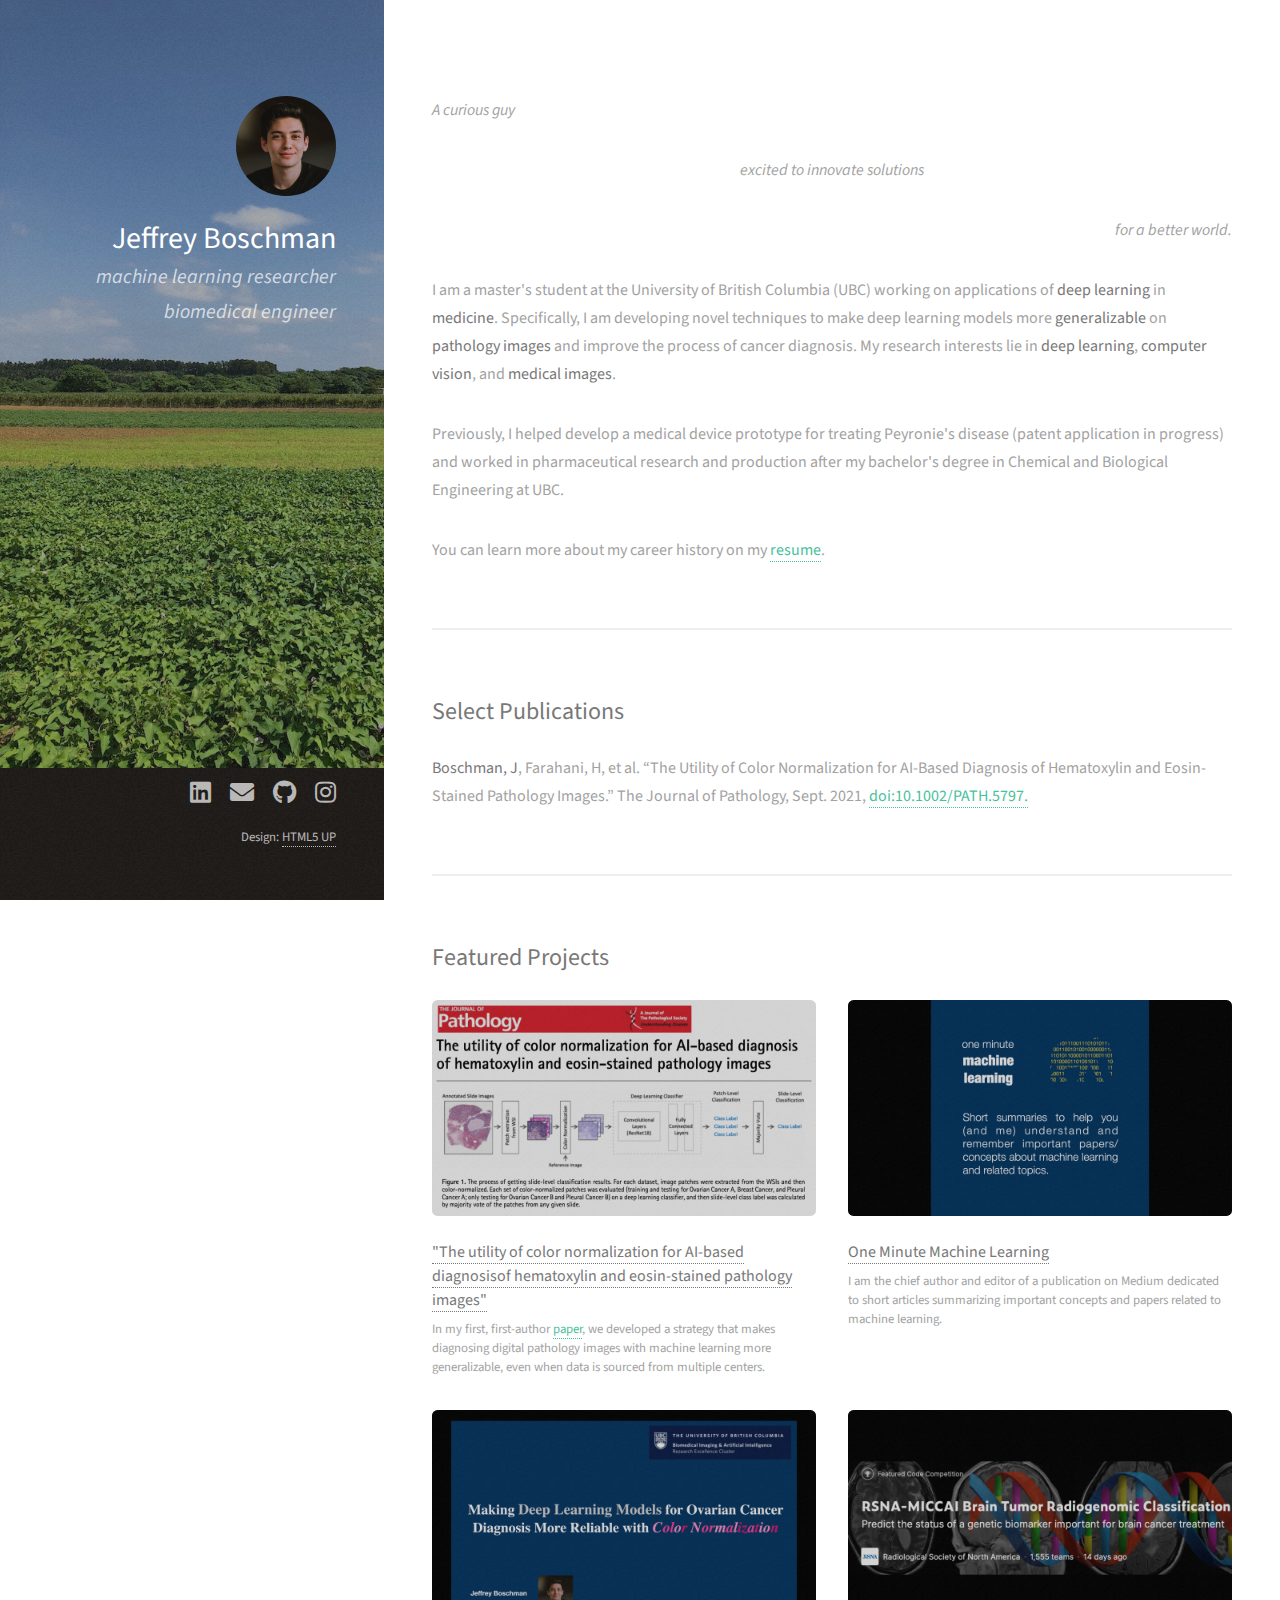
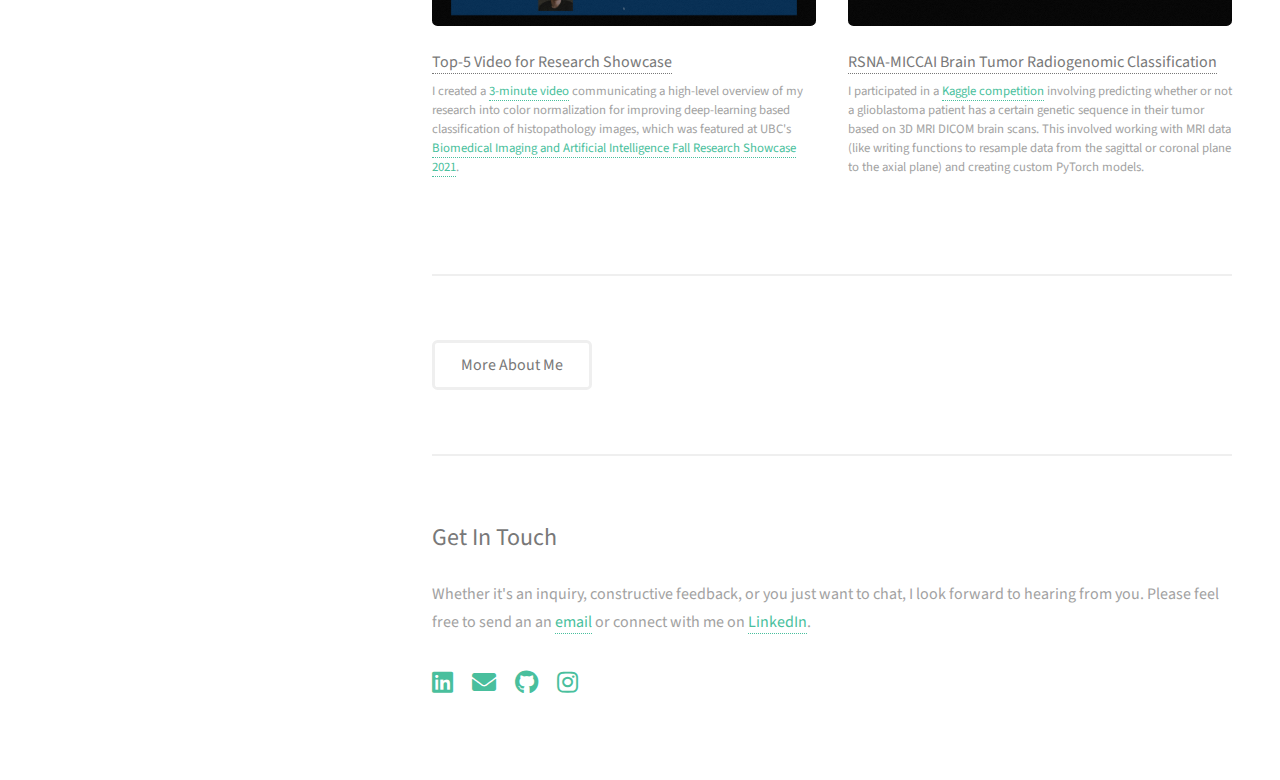
==== index.html @ 5357554c "edit header format" ====
<!DOCTYPE HTML>
<!--
	Strata by HTML5 UP
	html5up.net | @ajlkn
	Free for personal and commercial use under the CCA 3.0 license (html5up.net/license)
-->
<html>
	<head>
		<title>Home</title>
		<meta charset="utf-8" />
		<meta name="viewport" content="width=device-width, initial-scale=1, user-scalable=no" />
		<link rel="stylesheet" href="assets/css/main.css" />
	</head>
	<body class="is-preload">

		<!-- Header -->
			<header id="header">
				<div class="inner">
					<a href="index.html" class="image avatar"><img src="images/boschman_jeffrey.jpeg" alt="" /></a>
                    <h1><strong>Jeffrey Boschman</strong></h1>
                    <h1><i>machine learning researcher</i></h1>
                    <h1><i>biomedical engineer</i></h1>
				</div>
			</header>

		<!-- Main -->
			<div id="main">
                    <!--
                    <section id="zero">
                    </section>
                    -->
				<!-- One -->
					<section id="one">
						<!--<header class="major">
                            <h2 style="text-align:left;">A curious guy</h2>
                            <h2 style="text-align:center;">excited to innovate solutions</h2>
                            <h2 style="text-align:right;">for a better world.</h2>
                        </header>-->
                        <p style="text-align:left;"><i>A curious guy</p>
                        <p style="text-align:center;">excited to innovate solutions</p>
                        <p style="text-align:right;">for a better world.</i></p>
                        <p>I am a master's student at the University of British Columbia (UBC) working on applications of <b>deep learning</b> in <b>medicine</b>. Specifically, I  am developing novel techniques to make deep learning models more <b>generalizable</b> on <b>pathology images</b> and improve the process of cancer diagnosis. My research interests lie in <b>deep learning</b>, <b>computer vision</b>, and <b>medical images</b>.</p>
                        <p>Previously, I helped develop a medical device prototype for treating Peyronie's disease (patent application in progress) and worked in pharmaceutical research and production after my bachelor's degree in Chemical and Biological Engineering at UBC. </p>
                        <p>You can learn more about my career history on my <a href="Jeffrey_Boschman_Resume.pdf">resume</a>.</p>
					</section>

                    <section id="two">
                        <h2>Select Publications</h2>
                        <b>Boschman, J</b>, Farahani, H, et al. “The Utility of Color Normalization for AI-Based Diagnosis of Hematoxylin and Eosin-Stained Pathology Images.” The Journal of Pathology, Sept. 2021, <a href="https://onlinelibrary.wiley.com/doi/epdf/10.1002/path.5797">doi:10.1002/PATH.5797.</a>
                    </section>

				<!-- Two -->
					<section id="three">
						<h2>Featured Projects</h2>
						<div class="row">
							<article class="col-6 col-12-xsmall work-item">
								<a href="images/fulls/colour_norm_2.png" class="image fit thumb"><img src="images/thumbs/colour_norm_2.png" alt="" /></a>
                                <h3><a href="projects/masters.html">"The utility of color normalization for AI-based diagnosisof hematoxylin and eosin-stained pathology images"</a></h3>
                                <p>In my first, first-author <a href="https://onlinelibrary.wiley.com/doi/epdf/10.1002/path.5797">paper</a>, we developed a strategy that makes diagnosing digital pathology images with machine learning more generalizable, even when data is sourced from multiple centers. </p>
							</article>
							<article class="col-6 col-12-xsmall work-item">
								<a href="images/fulls/omml.png" class="image fit thumb"><img src="images/thumbs/omml.png" alt="" /></a>
                                <h3><a href="https://medium.com/one-minute-machine-learning">One Minute Machine Learning</a></h3>
                                <p>I am the chief author and editor of a publication on Medium dedicated to short articles summarizing important concepts and papers related to machine learning.</p>
							</article>
                            <article class="col-6 col-12-xsmall work-item">
                                <a href="images/fulls/bmiai_video.png" class="image fit thumb"><img src="images/thumbs/bmiai_video.png" alt="" /></a>
                                <h3><a href="https://www.youtube.com/watch?v=49nucQ5OibU">Top-5 Video for Research Showcase</a></h3>
                                <p>I created a <a href="https://www.youtube.com/watch?v=49nucQ5OibU">3-minute video</a> communicating a high-level overview of my research into color normalization for improving deep-learning based classification of histopathology images, which was featured at UBC's <a href="https://bmiai.ubc.ca/people/jeffrey-boschman">Biomedical Imaging and Artificial Intelligence Fall Research Showcase 2021</a>.</p>
                            </article>
                            <article class="col-6 col-12-xsmall work-item">
                                <a href="images/fulls/kaggle_glioblastoma.png" class="image fit thumb"><img src="images/thumbs/kaggle_glioblastoma.png" alt="" /></a>
                                <h3><a href="https://www.kaggle.com/jeffreyboschman/all-axial-flair-16x256x256">RSNA-MICCAI Brain Tumor Radiogenomic Classification</a></h3>
                                <p>I participated in a <a href="https://www.kaggle.com/jeffreyboschman/all-axial-flair-16x256x256">Kaggle competition</a> involving predicting whether or not a glioblastoma patient has a certain genetic sequence in their tumor based on 3D MRI DICOM brain scans. This involved working with MRI data (like writing functions to resample data from the sagittal or coronal plane to the axial plane) and creating custom PyTorch models.</p>
                            </article>
 
                            <!--
							<article class="col-6 col-12-xsmall work-item">
								<a href="projects/masters.html" class="image fit thumb"><img src="images/thumbs/03.jpg" alt="" /></a>
								<h3>Tortor metus commodo</h3>
								<p>Lorem ipsum dolor sit amet nisl sed nullam feugiat.</p>
							</article>
							<article class="col-6 col-12-xsmall work-item">
								<a href="images/fulls/04.jpg" class="image fit thumb"><img src="images/thumbs/04.jpg" alt="" /></a>
								<h3>Quam neque phasellus</h3>
								<p>Lorem ipsum dolor sit amet nisl sed nullam feugiat.</p>
							</article>
							<article class="col-6 col-12-xsmall work-item">
								<a href="images/fulls/05.jpg" class="image fit thumb"><img src="images/thumbs/05.jpg" alt="" /></a>
								<h3>Nunc enim commodo aliquet</h3>
								<p>Lorem ipsum dolor sit amet nisl sed nullam feugiat.</p>
							</article>
							<article class="col-6 col-12-xsmall work-item">
								<a href="images/fulls/06.jpg" class="image fit thumb"><img src="images/thumbs/06.jpg" alt="" /></a>
								<h3>Risus ornare lacinia</h3>
								<p>Lorem ipsum dolor sit amet nisl sed nullam feugiat.</p>
							</article>
                            -->
						</div>
<!--						<ul class="actions">
							<li><a href="#" class="button">Full Portfolio</a></li>
</ul>-->
					</section>

                <!--Three-->
                    <section id="three">
						<ul class="actions">
							<li><a href="about.html" class="button">More About Me</a></li>
						</ul>
                    </section>

                    <!-- Four -->
					<section id="four">
						<h2>Get In Touch</h2>
	                    <div class="inner">
                            <p> Whether it's an inquiry, constructive feedback, or you just want to chat, I look forward to hearing from you. Please feel free to send an an <a href="mailto:jeffreyboschman@gmail.com">email</a> or connect with me on <a href="https://www.linkedin.com/in/jeffreyboschman/">LinkedIn</a>.</p>
					        <ul class="icons">
						        <li><a href="https://www.linkedin.com/in/jeffreyboschman/" class="icon brands fa-linkedin"><span class="label">LinkedIn</span></a></li>
						        <li><a href="mailto:jeffreyboschman@gmail.com" class="icon solid fa-envelope"><span class="label">Email</span></a></li>
						        <li><a href="https://github.com/jeffreyboschman" class="icon brands fa-github"><span class="label">Github</span></a></li>
						        <li><a href="https://www.instagram.com/_jeffreyboschman/" class="icon brands fa-instagram"><span class="label">Instagram</span></a></li>
					        </ul>
				        </div>					
					</section>
                


				<!-- Four -->
                <!--
					<section id="four">
						<h2>Elements</h2>

						<section>
							<h4>Text</h4>
							<p>This is <b>bold</b> and this is <strong>strong</strong>. This is <i>italic</i> and this is <em>emphasized</em>.
							This is <sup>superscript</sup> text and this is <sub>subscript</sub> text.
							This is <u>underlined</u> and this is code: <code>for (;;) { ... }</code>. Finally, <a href="#">this is a link</a>.</p>
							<hr />
							<header>
								<h4>Heading with a Subtitle</h4>
								<p>Lorem ipsum dolor sit amet nullam id egestas urna aliquam</p>
							</header>
							<p>Nunc lacinia ante nunc ac lobortis. Interdum adipiscing gravida odio porttitor sem non mi integer non faucibus ornare mi ut ante amet placerat aliquet. Volutpat eu sed ante lacinia sapien lorem accumsan varius montes viverra nibh in adipiscing blandit tempus accumsan.</p>
							<header>
								<h5>Heading with a Subtitle</h5>
								<p>Lorem ipsum dolor sit amet nullam id egestas urna aliquam</p>
							</header>
							<p>Nunc lacinia ante nunc ac lobortis. Interdum adipiscing gravida odio porttitor sem non mi integer non faucibus ornare mi ut ante amet placerat aliquet. Volutpat eu sed ante lacinia sapien lorem accumsan varius montes viverra nibh in adipiscing blandit tempus accumsan.</p>
							<hr />
							<h2>Heading Level 2</h2>
							<h3>Heading Level 3</h3>
							<h4>Heading Level 4</h4>
							<h5>Heading Level 5</h5>
							<h6>Heading Level 6</h6>
							<hr />
							<h5>Blockquote</h5>
							<blockquote>Fringilla nisl. Donec accumsan interdum nisi, quis tincidunt felis sagittis eget tempus euismod. Vestibulum ante ipsum primis in faucibus vestibulum. Blandit adipiscing eu felis iaculis volutpat ac adipiscing accumsan faucibus. Vestibulum ante ipsum primis in faucibus lorem ipsum dolor sit amet nullam adipiscing eu felis.</blockquote>
							<h5>Preformatted</h5>
							<pre><code>i = 0;

while (!deck.isInOrder()) {
print 'Iteration ' + i;
deck.shuffle();
i++;
}

print 'It took ' + i + ' iterations to sort the deck.';</code></pre>
						</section>

						<section>
							<h4>Lists</h4>
							<div class="row">
								<div class="col-6 col-12-xsmall">
									<h5>Unordered</h5>
									<ul>
										<li>Dolor pulvinar etiam magna etiam.</li>
										<li>Sagittis adipiscing lorem eleifend.</li>
										<li>Felis enim feugiat dolore viverra.</li>
									</ul>
									<h5>Alternate</h5>
									<ul class="alt">
										<li>Dolor pulvinar etiam magna etiam.</li>
										<li>Sagittis adipiscing lorem eleifend.</li>
										<li>Felis enim feugiat dolore viverra.</li>
									</ul>
								</div>
								<div class="col-6 col-12-xsmall">
									<h5>Ordered</h5>
									<ol>
										<li>Dolor pulvinar etiam magna etiam.</li>
										<li>Etiam vel felis at lorem sed viverra.</li>
										<li>Felis enim feugiat dolore viverra.</li>
										<li>Dolor pulvinar etiam magna etiam.</li>
										<li>Etiam vel felis at lorem sed viverra.</li>
										<li>Felis enim feugiat dolore viverra.</li>
									</ol>
									<h5>Icons</h5>
									<ul class="icons">
										<li><a href="#" class="icon brands fa-twitter"><span class="label">Twitter</span></a></li>
										<li><a href="#" class="icon brands fa-facebook-f"><span class="label">Facebook</span></a></li>
										<li><a href="#" class="icon brands fa-instagram"><span class="label">Instagram</span></a></li>
										<li><a href="#" class="icon brands fa-github"><span class="label">Github</span></a></li>
										<li><a href="#" class="icon brands fa-dribbble"><span class="label">Dribbble</span></a></li>
										<li><a href="#" class="icon brands fa-tumblr"><span class="label">Tumblr</span></a></li>
									</ul>
								</div>
							</div>
							<h5>Actions</h5>
							<ul class="actions">
								<li><a href="#" class="button primary">Default</a></li>
								<li><a href="#" class="button">Default</a></li>
							</ul>
							<ul class="actions small">
								<li><a href="#" class="button primary small">Small</a></li>
								<li><a href="#" class="button small">Small</a></li>
							</ul>
							<div class="row">
								<div class="col-6 col-12-small">
									<ul class="actions stacked">
										<li><a href="#" class="button primary">Default</a></li>
										<li><a href="#" class="button">Default</a></li>
									</ul>
								</div>
								<div class="col-6 col-12-small">
									<ul class="actions stacked">
										<li><a href="#" class="button primary small">Small</a></li>
										<li><a href="#" class="button small">Small</a></li>
									</ul>
								</div>
								<div class="col-6 col-12-small">
									<ul class="actions stacked">
										<li><a href="#" class="button primary fit">Default</a></li>
										<li><a href="#" class="button fit">Default</a></li>
									</ul>
								</div>
								<div class="col-6 col-12-small">
									<ul class="actions stacked">
										<li><a href="#" class="button primary small fit">Small</a></li>
										<li><a href="#" class="button small fit">Small</a></li>
									</ul>
								</div>
							</div>
						</section>

						<section>
							<h4>Table</h4>
							<h5>Default</h5>
							<div class="table-wrapper">
								<table>
									<thead>
										<tr>
											<th>Name</th>
											<th>Description</th>
											<th>Price</th>
										</tr>
									</thead>
									<tbody>
										<tr>
											<td>Item One</td>
											<td>Ante turpis integer aliquet porttitor.</td>
											<td>29.99</td>
										</tr>
										<tr>
											<td>Item Two</td>
											<td>Vis ac commodo adipiscing arcu aliquet.</td>
											<td>19.99</td>
										</tr>
										<tr>
											<td>Item Three</td>
											<td> Morbi faucibus arcu accumsan lorem.</td>
											<td>29.99</td>
										</tr>
										<tr>
											<td>Item Four</td>
											<td>Vitae integer tempus condimentum.</td>
											<td>19.99</td>
										</tr>
										<tr>
											<td>Item Five</td>
											<td>Ante turpis integer aliquet porttitor.</td>
											<td>29.99</td>
										</tr>
									</tbody>
									<tfoot>
										<tr>
											<td colspan="2"></td>
											<td>100.00</td>
										</tr>
									</tfoot>
								</table>
							</div>

							<h5>Alternate</h5>
							<div class="table-wrapper">
								<table class="alt">
									<thead>
										<tr>
											<th>Name</th>
											<th>Description</th>
											<th>Price</th>
										</tr>
									</thead>
									<tbody>
										<tr>
											<td>Item One</td>
											<td>Ante turpis integer aliquet porttitor.</td>
											<td>29.99</td>
										</tr>
										<tr>
											<td>Item Two</td>
											<td>Vis ac commodo adipiscing arcu aliquet.</td>
											<td>19.99</td>
										</tr>
										<tr>
											<td>Item Three</td>
											<td> Morbi faucibus arcu accumsan lorem.</td>
											<td>29.99</td>
										</tr>
										<tr>
											<td>Item Four</td>
											<td>Vitae integer tempus condimentum.</td>
											<td>19.99</td>
										</tr>
										<tr>
											<td>Item Five</td>
											<td>Ante turpis integer aliquet porttitor.</td>
											<td>29.99</td>
										</tr>
									</tbody>
									<tfoot>
										<tr>
											<td colspan="2"></td>
											<td>100.00</td>
										</tr>
									</tfoot>
								</table>
							</div>
						</section>

						<section>
							<h4>Buttons</h4>
							<ul class="actions">
								<li><a href="#" class="button primary">Primary</a></li>
								<li><a href="#" class="button">Default</a></li>
							</ul>
							<ul class="actions">
								<li><a href="#" class="button large">Large</a></li>
								<li><a href="#" class="button">Default</a></li>
								<li><a href="#" class="button small">Small</a></li>
							</ul>
							<ul class="actions fit">
								<li><a href="#" class="button primary fit">Fit</a></li>
								<li><a href="#" class="button fit">Fit</a></li>
							</ul>
							<ul class="actions fit small">
								<li><a href="#" class="button primary fit small">Fit + Small</a></li>
								<li><a href="#" class="button fit small">Fit + Small</a></li>
							</ul>
							<ul class="actions">
								<li><a href="#" class="button primary icon solid fa-download">Icon</a></li>
								<li><a href="#" class="button icon solid fa-download">Icon</a></li>
							</ul>
							<ul class="actions">
								<li><span class="button primary disabled">Primary</span></li>
								<li><span class="button disabled">Default</span></li>
							</ul>
						</section>

						<section>
							<h4>Form</h4>
							<form method="post" action="#">
								<div class="row gtr-uniform gtr-50">
									<div class="col-6 col-12-xsmall">
										<input type="text" name="demo-name" id="demo-name" value="" placeholder="Name" />
									</div>
									<div class="col-6 col-12-xsmall">
										<input type="email" name="demo-email" id="demo-email" value="" placeholder="Email" />
									</div>
									<div class="col-12">
										<select name="demo-category" id="demo-category">
											<option value="">- Category -</option>
											<option value="1">Manufacturing</option>
											<option value="1">Shipping</option>
											<option value="1">Administration</option>
											<option value="1">Human Resources</option>
										</select>
									</div>
									<div class="col-4 col-12-small">
										<input type="radio" id="demo-priority-low" name="demo-priority" checked>
										<label for="demo-priority-low">Low Priority</label>
									</div>
									<div class="col-4 col-12-small">
										<input type="radio" id="demo-priority-normal" name="demo-priority">
										<label for="demo-priority-normal">Normal Priority</label>
									</div>
									<div class="col-4 col-12-small">
										<input type="radio" id="demo-priority-high" name="demo-priority">
										<label for="demo-priority-high">High Priority</label>
									</div>
									<div class="col-6 col-12-small">
										<input type="checkbox" id="demo-copy" name="demo-copy">
										<label for="demo-copy">Email me a copy of this message</label>
									</div>
									<div class="col-6 col-12-small">
										<input type="checkbox" id="demo-human" name="demo-human" checked>
										<label for="demo-human">I am a human and not a robot</label>
									</div>
									<div class="col-12">
										<textarea name="demo-message" id="demo-message" placeholder="Enter your message" rows="6"></textarea>
									</div>
									<div class="col-12">
										<ul class="actions">
											<li><input type="submit" value="Send Message" class="primary" /></li>
											<li><input type="reset" value="Reset" /></li>
										</ul>
									</div>
								</div>
							</form>
						</section>

						<section>
							<h4>Image</h4>
							<h5>Fit</h5>
							<div class="box alt">
								<div class="row gtr-50 gtr-uniform">
									<div class="col-12"><span class="image fit"><img src="images/fulls/05.jpg" alt="" /></span></div>
									<div class="col-4"><span class="image fit"><img src="images/thumbs/01.jpg" alt="" /></span></div>
									<div class="col-4"><span class="image fit"><img src="images/thumbs/02.jpg" alt="" /></span></div>
									<div class="col-4"><span class="image fit"><img src="images/thumbs/03.jpg" alt="" /></span></div>
									<div class="col-4"><span class="image fit"><img src="images/thumbs/04.jpg" alt="" /></span></div>
									<div class="col-4"><span class="image fit"><img src="images/thumbs/05.jpg" alt="" /></span></div>
									<div class="col-4"><span class="image fit"><img src="images/thumbs/06.jpg" alt="" /></span></div>
									<div class="col-4"><span class="image fit"><img src="images/thumbs/03.jpg" alt="" /></span></div>
									<div class="col-4"><span class="image fit"><img src="images/thumbs/02.jpg" alt="" /></span></div>
									<div class="col-4"><span class="image fit"><img src="images/thumbs/01.jpg" alt="" /></span></div>
								</div>
							</div>
							<h5>Left &amp; Right</h5>
							<p><span class="image left"><img src="images/avatar.jpg" alt="" /></span>Fringilla nisl. Donec accumsan interdum nisi, quis tincidunt felis sagittis eget. tempus euismod. Vestibulum ante ipsum primis in faucibus vestibulum. Blandit adipiscing eu felis iaculis volutpat ac adipiscing accumsan eu faucibus. Integer ac pellentesque praesent tincidunt felis sagittis eget. tempus euismod. Vestibulum ante ipsum primis in faucibus vestibulum. Blandit adipiscing eu felis iaculis volutpat ac adipiscing accumsan eu faucibus. Integer ac pellentesque praesent. Donec accumsan interdum nisi, quis tincidunt felis sagittis eget. tempus euismod. Vestibulum ante ipsum primis in faucibus vestibulum. Blandit adipiscing eu felis iaculis volutpat ac adipiscing accumsan eu faucibus. Integer ac pellentesque praesent tincidunt felis sagittis eget. tempus euismod. Vestibulum ante ipsum primis in faucibus vestibulum. Blandit adipiscing eu felis iaculis volutpat ac adipiscing accumsan eu faucibus. Integer ac pellentesque praesent.</p>
							<p><span class="image right"><img src="images/avatar.jpg" alt="" /></span>Fringilla nisl. Donec accumsan interdum nisi, quis tincidunt felis sagittis eget. tempus euismod. Vestibulum ante ipsum primis in faucibus vestibulum. Blandit adipiscing eu felis iaculis volutpat ac adipiscing accumsan eu faucibus. Integer ac pellentesque praesent tincidunt felis sagittis eget. tempus euismod. Vestibulum ante ipsum primis in faucibus vestibulum. Blandit adipiscing eu felis iaculis volutpat ac adipiscing accumsan eu faucibus. Integer ac pellentesque praesent. Donec accumsan interdum nisi, quis tincidunt felis sagittis eget. tempus euismod. Vestibulum ante ipsum primis in faucibus vestibulum. Blandit adipiscing eu felis iaculis volutpat ac adipiscing accumsan eu faucibus. Integer ac pellentesque praesent tincidunt felis sagittis eget. tempus euismod. Vestibulum ante ipsum primis in faucibus vestibulum. Blandit adipiscing eu felis iaculis volutpat ac adipiscing accumsan eu faucibus. Integer ac pellentesque praesent.</p>
						</section>

					</section>

			</div>
                    -->
		<!-- Footer -->
			<footer id="footer">
				<div class="inner">
					<ul class="icons">
						<li><a href="https://www.linkedin.com/in/jeffreyboschman/" class="icon brands fa-linkedin"><span class="label">LinkedIn</span></a></li>
						<li><a href="mailto:jeffreyboschman@gmail.com" class="icon solid fa-envelope"><span class="label">Email</span></a></li>
						<li><a href="https://github.com/jeffreyboschman" class="icon brands fa-github"><span class="label">Github</span></a></li>
						<li><a href="https://www.instagram.com/_jeffreyboschman/" class="icon brands fa-instagram"><span class="label">Instagram</span></a></li>
					</ul>
					<ul class="copyright">
                        <!--<li>&copy; Untitled</li>--><li>Design: <a href="http://html5up.net">HTML5 UP</a></li>
					</ul>
				</div>
			</footer>

		<!-- Scripts -->
			<script src="assets/js/jquery.min.js"></script>
			<script src="assets/js/jquery.poptrox.min.js"></script>
			<script src="assets/js/browser.min.js"></script>
			<script src="assets/js/breakpoints.min.js"></script>
			<script src="assets/js/util.js"></script>
			<script src="assets/js/main.js"></script>

	</body>
</html>
---- assets/css/main.css ----
@import url("fontawesome-all.min.css");
@import url("https://fonts.googleapis.com/css?family=Source+Sans+Pro:400,400italic");

/*
	Strata by HTML5 UP
	html5up.net | @ajlkn
	Free for personal and commercial use under the CCA 3.0 license (html5up.net/license)
*/

html, body, div, span, applet, object,
iframe, h1, h2, h3, h4, h5, h6, p, blockquote,
pre, a, abbr, acronym, address, big, cite,
code, del, dfn, em, img, ins, kbd, q, s, samp,
small, strike, strong, sub, sup, tt, var, b,
u, i, center, dl, dt, dd, ol, ul, li, fieldset,
form, label, legend, table, caption, tbody,
tfoot, thead, tr, th, td, article, aside,
canvas, details, embed, figure, figcaption,
footer, header, hgroup, menu, nav, output, ruby,
section, summary, time, mark, audio, video {
	margin: 0;
	padding: 0;
	border: 0;
	font-size: 100%;
	font: inherit;
	vertical-align: baseline;}

article, aside, details, figcaption, figure,
footer, header, hgroup, menu, nav, section {
	display: block;}

body {
	line-height: 1;
}

ol, ul {
	list-style: none;
}

blockquote, q {
	quotes: none;
}

	blockquote:before, blockquote:after, q:before, q:after {
		content: '';
		content: none;
	}

table {
	border-collapse: collapse;
	border-spacing: 0;
}

body {
	-webkit-text-size-adjust: none;
}

mark {
	background-color: transparent;
	color: inherit;
}

input::-moz-focus-inner {
	border: 0;
	padding: 0;
}

input, select, textarea {
	-moz-appearance: none;
	-webkit-appearance: none;
	-ms-appearance: none;
	appearance: none;
}

/* Basic */

	html {
		box-sizing: border-box;
	}

	*, *:before, *:after {
		box-sizing: inherit;
	}

	body {
		background: #fff;
	}

		body.is-preload *, body.is-preload *:before, body.is-preload *:after {
			-moz-animation: none !important;
			-webkit-animation: none !important;
			-ms-animation: none !important;
			animation: none !important;
			-moz-transition: none !important;
			-webkit-transition: none !important;
			-ms-transition: none !important;
			transition: none !important;
		}

	body, input, select, textarea {
		color: #a2a2a2;
		font-family: "Source Sans Pro", Helvetica, sans-serif;
		font-size: 16pt;
		font-weight: 400;
		line-height: 1.75em;
	}

	a {
		-moz-transition: color 0.2s ease-in-out, border-color 0.2s ease-in-out;
		-webkit-transition: color 0.2s ease-in-out, border-color 0.2s ease-in-out;
		-ms-transition: color 0.2s ease-in-out, border-color 0.2s ease-in-out;
		transition: color 0.2s ease-in-out, border-color 0.2s ease-in-out;
		border-bottom: dotted 1px;
		color: #49bf9d;
		text-decoration: none;
	}

		a:hover {
			border-bottom-color: transparent;
			color: #49bf9d !important;
			text-decoration: none;
		}

	strong, b {
		color: #787878;
		font-weight: 400;
	}

	em, i {
		font-style: italic;
	}

	p {
		margin: 0 0 2em 0;
	}

	h1, h2, h3, h4, h5, h6 {
		color: #787878;
		font-weight: 400;
		line-height: 1em;
		margin: 0 0 1em 0;
	}

		h1 a, h2 a, h3 a, h4 a, h5 a, h6 a {
			color: inherit;
			text-decoration: none;
		}

	h1 {
		font-size: 2em;
		line-height: 1.5em;
	}

	h2 {
		font-size: 1.5em;
		line-height: 1.5em;
	}

	h3 {
		font-size: 1.25em;
		line-height: 1.5em;
	}

	h4 {
		font-size: 1.1em;
		line-height: 1.5em;
	}

	h5 {
		font-size: 0.9em;
		line-height: 1.5em;
	}

	h6 {
		font-size: 0.7em;
		line-height: 1.5em;
	}

	sub {
		font-size: 0.8em;
		position: relative;
		top: 0.5em;
	}

	sup {
		font-size: 0.8em;
		position: relative;
		top: -0.5em;
	}

	hr {
		border: 0;
		border-bottom: solid 2px #efefef;
		margin: 2em 0;
	}

		hr.major {
			margin: 3em 0;
		}

	blockquote {
		border-left: solid 6px #efefef;
		font-style: italic;
		margin: 0 0 2em 0;
		padding: 0.5em 0 0.5em 1.5em;
	}

	code {
		background: #f7f7f7;
		border-radius: 0.35em;
		border: solid 2px #efefef;
		font-family: "Courier New", monospace;
		font-size: 0.9em;
		margin: 0 0.25em;
		padding: 0.25em 0.65em;
	}

	pre {
		-webkit-overflow-scrolling: touch;
		font-family: "Courier New", monospace;
		font-size: 0.9em;
		margin: 0 0 2em 0;
	}

		pre code {
			display: block;
			line-height: 1.75em;
			padding: 1em 1.5em;
			overflow-x: auto;
		}

	.align-left {
		float: left;
	}

	.align-center {
		text-align: center;
	}

	.align-right {
		float: right;
	}

/* Container */

	.container {
		margin: 0 auto;
		max-width: calc(100% - 4em);
		width: 100%;
	}

		.container.xsmall {
			width: 25%;
		}

		.container.small {
			width: 50%;
		}

		.container.medium {
			width: 75%;
		}

		.container.large {
			width: 125%;
		}

		.container.xlarge {
			width: 150%;
		}

		.container.max {
			width: 100%;
		}

		@media screen and (max-width: 980px) {

			.container {
				width: 100% !important;
				max-width: 100% !important;
			}

		}

		@media screen and (max-width: 480px) {

			.container {
				max-width: calc(100% - 3em);
			}

		}

/* Row */

	.row {
		display: flex;
		flex-wrap: wrap;
		box-sizing: border-box;
		align-items: stretch;
	}

		.row > * {
			box-sizing: border-box;
		}

		.row.gtr-uniform > * > :last-child {
			margin-bottom: 0;
		}

		.row.aln-left {
			justify-content: flex-start;
		}

		.row.aln-center {
			justify-content: center;
		}

		.row.aln-right {
			justify-content: flex-end;
		}

		.row.aln-top {
			align-items: flex-start;
		}

		.row.aln-middle {
			align-items: center;
		}

		.row.aln-bottom {
			align-items: flex-end;
		}

		.row > .imp {
			order: -1;
		}

		.row > .col-1 {
			width: 8.33333%;
		}

		.row > .off-1 {
			margin-left: 8.33333%;
		}

		.row > .col-2 {
			width: 16.66667%;
		}

		.row > .off-2 {
			margin-left: 16.66667%;
		}

		.row > .col-3 {
			width: 25%;
		}

		.row > .off-3 {
			margin-left: 25%;
		}

		.row > .col-4 {
			width: 33.33333%;
		}

		.row > .off-4 {
			margin-left: 33.33333%;
		}

		.row > .col-5 {
			width: 41.66667%;
		}

		.row > .off-5 {
			margin-left: 41.66667%;
		}

		.row > .col-6 {
			width: 50%;
		}

		.row > .off-6 {
			margin-left: 50%;
		}

		.row > .col-7 {
			width: 58.33333%;
		}

		.row > .off-7 {
			margin-left: 58.33333%;
		}

		.row > .col-8 {
			width: 66.66667%;
		}

		.row > .off-8 {
			margin-left: 66.66667%;
		}

		.row > .col-9 {
			width: 75%;
		}

		.row > .off-9 {
			margin-left: 75%;
		}

		.row > .col-10 {
			width: 83.33333%;
		}

		.row > .off-10 {
			margin-left: 83.33333%;
		}

		.row > .col-11 {
			width: 91.66667%;
		}

		.row > .off-11 {
			margin-left: 91.66667%;
		}

		.row > .col-12 {
			width: 100%;
		}

		.row > .off-12 {
			margin-left: 100%;
		}

		.row.gtr-0 {
			margin-top: 0;
			margin-left: 0em;
		}

			.row.gtr-0 > * {
				padding: 0 0 0 0em;
			}

			.row.gtr-0.gtr-uniform {
				margin-top: 0em;
			}

				.row.gtr-0.gtr-uniform > * {
					padding-top: 0em;
				}

		.row.gtr-25 {
			margin-top: 0;
			margin-left: -0.625em;
		}

			.row.gtr-25 > * {
				padding: 0 0 0 0.625em;
			}

			.row.gtr-25.gtr-uniform {
				margin-top: -0.625em;
			}

				.row.gtr-25.gtr-uniform > * {
					padding-top: 0.625em;
				}

		.row.gtr-50 {
			margin-top: 0;
			margin-left: -1.25em;
		}

			.row.gtr-50 > * {
				padding: 0 0 0 1.25em;
			}

			.row.gtr-50.gtr-uniform {
				margin-top: -1.25em;
			}

				.row.gtr-50.gtr-uniform > * {
					padding-top: 1.25em;
				}

		.row {
			margin-top: 0;
			margin-left: -2.5em;
		}

			.row > * {
				padding: 0 0 0 2.5em;
			}

			.row.gtr-uniform {
				margin-top: -2.5em;
			}

				.row.gtr-uniform > * {
					padding-top: 2.5em;
				}

		.row.gtr-150 {
			margin-top: 0;
			margin-left: -3.75em;
		}

			.row.gtr-150 > * {
				padding: 0 0 0 3.75em;
			}

			.row.gtr-150.gtr-uniform {
				margin-top: -3.75em;
			}

				.row.gtr-150.gtr-uniform > * {
					padding-top: 3.75em;
				}

		.row.gtr-200 {
			margin-top: 0;
			margin-left: -5em;
		}

			.row.gtr-200 > * {
				padding: 0 0 0 5em;
			}

			.row.gtr-200.gtr-uniform {
				margin-top: -5em;
			}

				.row.gtr-200.gtr-uniform > * {
					padding-top: 5em;
				}

		@media screen and (max-width: 1800px) {

			.row {
				display: flex;
				flex-wrap: wrap;
				box-sizing: border-box;
				align-items: stretch;
			}

				.row > * {
					box-sizing: border-box;
				}

				.row.gtr-uniform > * > :last-child {
					margin-bottom: 0;
				}

				.row.aln-left {
					justify-content: flex-start;
				}

				.row.aln-center {
					justify-content: center;
				}

				.row.aln-right {
					justify-content: flex-end;
				}

				.row.aln-top {
					align-items: flex-start;
				}

				.row.aln-middle {
					align-items: center;
				}

				.row.aln-bottom {
					align-items: flex-end;
				}

				.row > .imp-xlarge {
					order: -1;
				}

				.row > .col-1-xlarge {
					width: 8.33333%;
				}

				.row > .off-1-xlarge {
					margin-left: 8.33333%;
				}

				.row > .col-2-xlarge {
					width: 16.66667%;
				}

				.row > .off-2-xlarge {
					margin-left: 16.66667%;
				}

				.row > .col-3-xlarge {
					width: 25%;
				}

				.row > .off-3-xlarge {
					margin-left: 25%;
				}

				.row > .col-4-xlarge {
					width: 33.33333%;
				}

				.row > .off-4-xlarge {
					margin-left: 33.33333%;
				}

				.row > .col-5-xlarge {
					width: 41.66667%;
				}

				.row > .off-5-xlarge {
					margin-left: 41.66667%;
				}

				.row > .col-6-xlarge {
					width: 50%;
				}

				.row > .off-6-xlarge {
					margin-left: 50%;
				}

				.row > .col-7-xlarge {
					width: 58.33333%;
				}

				.row > .off-7-xlarge {
					margin-left: 58.33333%;
				}

				.row > .col-8-xlarge {
					width: 66.66667%;
				}

				.row > .off-8-xlarge {
					margin-left: 66.66667%;
				}

				.row > .col-9-xlarge {
					width: 75%;
				}

				.row > .off-9-xlarge {
					margin-left: 75%;
				}

				.row > .col-10-xlarge {
					width: 83.33333%;
				}

				.row > .off-10-xlarge {
					margin-left: 83.33333%;
				}

				.row > .col-11-xlarge {
					width: 91.66667%;
				}

				.row > .off-11-xlarge {
					margin-left: 91.66667%;
				}

				.row > .col-12-xlarge {
					width: 100%;
				}

				.row > .off-12-xlarge {
					margin-left: 100%;
				}

				.row.gtr-0 {
					margin-top: 0;
					margin-left: 0em;
				}

					.row.gtr-0 > * {
						padding: 0 0 0 0em;
					}

					.row.gtr-0.gtr-uniform {
						margin-top: 0em;
					}

						.row.gtr-0.gtr-uniform > * {
							padding-top: 0em;
						}

				.row.gtr-25 {
					margin-top: 0;
					margin-left: -0.625em;
				}

					.row.gtr-25 > * {
						padding: 0 0 0 0.625em;
					}

					.row.gtr-25.gtr-uniform {
						margin-top: -0.625em;
					}

						.row.gtr-25.gtr-uniform > * {
							padding-top: 0.625em;
						}

				.row.gtr-50 {
					margin-top: 0;
					margin-left: -1.25em;
				}

					.row.gtr-50 > * {
						padding: 0 0 0 1.25em;
					}

					.row.gtr-50.gtr-uniform {
						margin-top: -1.25em;
					}

						.row.gtr-50.gtr-uniform > * {
							padding-top: 1.25em;
						}

				.row {
					margin-top: 0;
					margin-left: -2.5em;
				}

					.row > * {
						padding: 0 0 0 2.5em;
					}

					.row.gtr-uniform {
						margin-top: -2.5em;
					}

						.row.gtr-uniform > * {
							padding-top: 2.5em;
						}

				.row.gtr-150 {
					margin-top: 0;
					margin-left: -3.75em;
				}

					.row.gtr-150 > * {
						padding: 0 0 0 3.75em;
					}

					.row.gtr-150.gtr-uniform {
						margin-top: -3.75em;
					}

						.row.gtr-150.gtr-uniform > * {
							padding-top: 3.75em;
						}

				.row.gtr-200 {
					margin-top: 0;
					margin-left: -5em;
				}

					.row.gtr-200 > * {
						padding: 0 0 0 5em;
					}

					.row.gtr-200.gtr-uniform {
						margin-top: -5em;
					}

						.row.gtr-200.gtr-uniform > * {
							padding-top: 5em;
						}

		}

		@media screen and (max-width: 1280px) {

			.row {
				display: flex;
				flex-wrap: wrap;
				box-sizing: border-box;
				align-items: stretch;
			}

				.row > * {
					box-sizing: border-box;
				}

				.row.gtr-uniform > * > :last-child {
					margin-bottom: 0;
				}

				.row.aln-left {
					justify-content: flex-start;
				}

				.row.aln-center {
					justify-content: center;
				}

				.row.aln-right {
					justify-content: flex-end;
				}

				.row.aln-top {
					align-items: flex-start;
				}

				.row.aln-middle {
					align-items: center;
				}

				.row.aln-bottom {
					align-items: flex-end;
				}

				.row > .imp-large {
					order: -1;
				}

				.row > .col-1-large {
					width: 8.33333%;
				}

				.row > .off-1-large {
					margin-left: 8.33333%;
				}

				.row > .col-2-large {
					width: 16.66667%;
				}

				.row > .off-2-large {
					margin-left: 16.66667%;
				}

				.row > .col-3-large {
					width: 25%;
				}

				.row > .off-3-large {
					margin-left: 25%;
				}

				.row > .col-4-large {
					width: 33.33333%;
				}

				.row > .off-4-large {
					margin-left: 33.33333%;
				}

				.row > .col-5-large {
					width: 41.66667%;
				}

				.row > .off-5-large {
					margin-left: 41.66667%;
				}

				.row > .col-6-large {
					width: 50%;
				}

				.row > .off-6-large {
					margin-left: 50%;
				}

				.row > .col-7-large {
					width: 58.33333%;
				}

				.row > .off-7-large {
					margin-left: 58.33333%;
				}

				.row > .col-8-large {
					width: 66.66667%;
				}

				.row > .off-8-large {
					margin-left: 66.66667%;
				}

				.row > .col-9-large {
					width: 75%;
				}

				.row > .off-9-large {
					margin-left: 75%;
				}

				.row > .col-10-large {
					width: 83.33333%;
				}

				.row > .off-10-large {
					margin-left: 83.33333%;
				}

				.row > .col-11-large {
					width: 91.66667%;
				}

				.row > .off-11-large {
					margin-left: 91.66667%;
				}

				.row > .col-12-large {
					width: 100%;
				}

				.row > .off-12-large {
					margin-left: 100%;
				}

				.row.gtr-0 {
					margin-top: 0;
					margin-left: 0em;
				}

					.row.gtr-0 > * {
						padding: 0 0 0 0em;
					}

					.row.gtr-0.gtr-uniform {
						margin-top: 0em;
					}

						.row.gtr-0.gtr-uniform > * {
							padding-top: 0em;
						}

				.row.gtr-25 {
					margin-top: 0;
					margin-left: -0.5em;
				}

					.row.gtr-25 > * {
						padding: 0 0 0 0.5em;
					}

					.row.gtr-25.gtr-uniform {
						margin-top: -0.5em;
					}

						.row.gtr-25.gtr-uniform > * {
							padding-top: 0.5em;
						}

				.row.gtr-50 {
					margin-top: 0;
					margin-left: -1em;
				}

					.row.gtr-50 > * {
						padding: 0 0 0 1em;
					}

					.row.gtr-50.gtr-uniform {
						margin-top: -1em;
					}

						.row.gtr-50.gtr-uniform > * {
							padding-top: 1em;
						}

				.row {
					margin-top: 0;
					margin-left: -2em;
				}

					.row > * {
						padding: 0 0 0 2em;
					}

					.row.gtr-uniform {
						margin-top: -2em;
					}

						.row.gtr-uniform > * {
							padding-top: 2em;
						}

				.row.gtr-150 {
					margin-top: 0;
					margin-left: -3em;
				}

					.row.gtr-150 > * {
						padding: 0 0 0 3em;
					}

					.row.gtr-150.gtr-uniform {
						margin-top: -3em;
					}

						.row.gtr-150.gtr-uniform > * {
							padding-top: 3em;
						}

				.row.gtr-200 {
					margin-top: 0;
					margin-left: -4em;
				}

					.row.gtr-200 > * {
						padding: 0 0 0 4em;
					}

					.row.gtr-200.gtr-uniform {
						margin-top: -4em;
					}

						.row.gtr-200.gtr-uniform > * {
							padding-top: 4em;
						}

		}

		@media screen and (max-width: 980px) {

			.row {
				display: flex;
				flex-wrap: wrap;
				box-sizing: border-box;
				align-items: stretch;
			}

				.row > * {
					box-sizing: border-box;
				}

				.row.gtr-uniform > * > :last-child {
					margin-bottom: 0;
				}

				.row.aln-left {
					justify-content: flex-start;
				}

				.row.aln-center {
					justify-content: center;
				}

				.row.aln-right {
					justify-content: flex-end;
				}

				.row.aln-top {
					align-items: flex-start;
				}

				.row.aln-middle {
					align-items: center;
				}

				.row.aln-bottom {
					align-items: flex-end;
				}

				.row > .imp-medium {
					order: -1;
				}

				.row > .col-1-medium {
					width: 8.33333%;
				}

				.row > .off-1-medium {
					margin-left: 8.33333%;
				}

				.row > .col-2-medium {
					width: 16.66667%;
				}

				.row > .off-2-medium {
					margin-left: 16.66667%;
				}

				.row > .col-3-medium {
					width: 25%;
				}

				.row > .off-3-medium {
					margin-left: 25%;
				}

				.row > .col-4-medium {
					width: 33.33333%;
				}

				.row > .off-4-medium {
					margin-left: 33.33333%;
				}

				.row > .col-5-medium {
					width: 41.66667%;
				}

				.row > .off-5-medium {
					margin-left: 41.66667%;
				}

				.row > .col-6-medium {
					width: 50%;
				}

				.row > .off-6-medium {
					margin-left: 50%;
				}

				.row > .col-7-medium {
					width: 58.33333%;
				}

				.row > .off-7-medium {
					margin-left: 58.33333%;
				}

				.row > .col-8-medium {
					width: 66.66667%;
				}

				.row > .off-8-medium {
					margin-left: 66.66667%;
				}

				.row > .col-9-medium {
					width: 75%;
				}

				.row > .off-9-medium {
					margin-left: 75%;
				}

				.row > .col-10-medium {
					width: 83.33333%;
				}

				.row > .off-10-medium {
					margin-left: 83.33333%;
				}

				.row > .col-11-medium {
					width: 91.66667%;
				}

				.row > .off-11-medium {
					margin-left: 91.66667%;
				}

				.row > .col-12-medium {
					width: 100%;
				}

				.row > .off-12-medium {
					margin-left: 100%;
				}

				.row.gtr-0 {
					margin-top: 0;
					margin-left: 0em;
				}

					.row.gtr-0 > * {
						padding: 0 0 0 0em;
					}

					.row.gtr-0.gtr-uniform {
						margin-top: 0em;
					}

						.row.gtr-0.gtr-uniform > * {
							padding-top: 0em;
						}

				.row.gtr-25 {
					margin-top: 0;
					margin-left: -0.5em;
				}

					.row.gtr-25 > * {
						padding: 0 0 0 0.5em;
					}

					.row.gtr-25.gtr-uniform {
						margin-top: -0.5em;
					}

						.row.gtr-25.gtr-uniform > * {
							padding-top: 0.5em;
						}

				.row.gtr-50 {
					margin-top: 0;
					margin-left: -1em;
				}

					.row.gtr-50 > * {
						padding: 0 0 0 1em;
					}

					.row.gtr-50.gtr-uniform {
						margin-top: -1em;
					}

						.row.gtr-50.gtr-uniform > * {
							padding-top: 1em;
						}

				.row {
					margin-top: 0;
					margin-left: -2em;
				}

					.row > * {
						padding: 0 0 0 2em;
					}

					.row.gtr-uniform {
						margin-top: -2em;
					}

						.row.gtr-uniform > * {
							padding-top: 2em;
						}

				.row.gtr-150 {
					margin-top: 0;
					margin-left: -3em;
				}

					.row.gtr-150 > * {
						padding: 0 0 0 3em;
					}

					.row.gtr-150.gtr-uniform {
						margin-top: -3em;
					}

						.row.gtr-150.gtr-uniform > * {
							padding-top: 3em;
						}

				.row.gtr-200 {
					margin-top: 0;
					margin-left: -4em;
				}

					.row.gtr-200 > * {
						padding: 0 0 0 4em;
					}

					.row.gtr-200.gtr-uniform {
						margin-top: -4em;
					}

						.row.gtr-200.gtr-uniform > * {
							padding-top: 4em;
						}

		}

		@media screen and (max-width: 736px) {

			.row {
				display: flex;
				flex-wrap: wrap;
				box-sizing: border-box;
				align-items: stretch;
			}

				.row > * {
					box-sizing: border-box;
				}

				.row.gtr-uniform > * > :last-child {
					margin-bottom: 0;
				}

				.row.aln-left {
					justify-content: flex-start;
				}

				.row.aln-center {
					justify-content: center;
				}

				.row.aln-right {
					justify-content: flex-end;
				}

				.row.aln-top {
					align-items: flex-start;
				}

				.row.aln-middle {
					align-items: center;
				}

				.row.aln-bottom {
					align-items: flex-end;
				}

				.row > .imp-small {
					order: -1;
				}

				.row > .col-1-small {
					width: 8.33333%;
				}

				.row > .off-1-small {
					margin-left: 8.33333%;
				}

				.row > .col-2-small {
					width: 16.66667%;
				}

				.row > .off-2-small {
					margin-left: 16.66667%;
				}

				.row > .col-3-small {
					width: 25%;
				}

				.row > .off-3-small {
					margin-left: 25%;
				}

				.row > .col-4-small {
					width: 33.33333%;
				}

				.row > .off-4-small {
					margin-left: 33.33333%;
				}

				.row > .col-5-small {
					width: 41.66667%;
				}

				.row > .off-5-small {
					margin-left: 41.66667%;
				}

				.row > .col-6-small {
					width: 50%;
				}

				.row > .off-6-small {
					margin-left: 50%;
				}

				.row > .col-7-small {
					width: 58.33333%;
				}

				.row > .off-7-small {
					margin-left: 58.33333%;
				}

				.row > .col-8-small {
					width: 66.66667%;
				}

				.row > .off-8-small {
					margin-left: 66.66667%;
				}

				.row > .col-9-small {
					width: 75%;
				}

				.row > .off-9-small {
					margin-left: 75%;
				}

				.row > .col-10-small {
					width: 83.33333%;
				}

				.row > .off-10-small {
					margin-left: 83.33333%;
				}

				.row > .col-11-small {
					width: 91.66667%;
				}

				.row > .off-11-small {
					margin-left: 91.66667%;
				}

				.row > .col-12-small {
					width: 100%;
				}

				.row > .off-12-small {
					margin-left: 100%;
				}

				.row.gtr-0 {
					margin-top: 0;
					margin-left: 0em;
				}

					.row.gtr-0 > * {
						padding: 0 0 0 0em;
					}

					.row.gtr-0.gtr-uniform {
						margin-top: 0em;
					}

						.row.gtr-0.gtr-uniform > * {
							padding-top: 0em;
						}

				.row.gtr-25 {
					margin-top: 0;
					margin-left: -0.375em;
				}

					.row.gtr-25 > * {
						padding: 0 0 0 0.375em;
					}

					.row.gtr-25.gtr-uniform {
						margin-top: -0.375em;
					}

						.row.gtr-25.gtr-uniform > * {
							padding-top: 0.375em;
						}

				.row.gtr-50 {
					margin-top: 0;
					margin-left: -0.75em;
				}

					.row.gtr-50 > * {
						padding: 0 0 0 0.75em;
					}

					.row.gtr-50.gtr-uniform {
						margin-top: -0.75em;
					}

						.row.gtr-50.gtr-uniform > * {
							padding-top: 0.75em;
						}

				.row {
					margin-top: 0;
					margin-left: -1.5em;
				}

					.row > * {
						padding: 0 0 0 1.5em;
					}

					.row.gtr-uniform {
						margin-top: -1.5em;
					}

						.row.gtr-uniform > * {
							padding-top: 1.5em;
						}

				.row.gtr-150 {
					margin-top: 0;
					margin-left: -2.25em;
				}

					.row.gtr-150 > * {
						padding: 0 0 0 2.25em;
					}

					.row.gtr-150.gtr-uniform {
						margin-top: -2.25em;
					}

						.row.gtr-150.gtr-uniform > * {
							padding-top: 2.25em;
						}

				.row.gtr-200 {
					margin-top: 0;
					margin-left: -3em;
				}

					.row.gtr-200 > * {
						padding: 0 0 0 3em;
					}

					.row.gtr-200.gtr-uniform {
						margin-top: -3em;
					}

						.row.gtr-200.gtr-uniform > * {
							padding-top: 3em;
						}

		}

		@media screen and (max-width: 480px) {

			.row {
				display: flex;
				flex-wrap: wrap;
				box-sizing: border-box;
				align-items: stretch;
			}

				.row > * {
					box-sizing: border-box;
				}

				.row.gtr-uniform > * > :last-child {
					margin-bottom: 0;
				}

				.row.aln-left {
					justify-content: flex-start;
				}

				.row.aln-center {
					justify-content: center;
				}

				.row.aln-right {
					justify-content: flex-end;
				}

				.row.aln-top {
					align-items: flex-start;
				}

				.row.aln-middle {
					align-items: center;
				}

				.row.aln-bottom {
					align-items: flex-end;
				}

				.row > .imp-xsmall {
					order: -1;
				}

				.row > .col-1-xsmall {
					width: 8.33333%;
				}

				.row > .off-1-xsmall {
					margin-left: 8.33333%;
				}

				.row > .col-2-xsmall {
					width: 16.66667%;
				}

				.row > .off-2-xsmall {
					margin-left: 16.66667%;
				}

				.row > .col-3-xsmall {
					width: 25%;
				}

				.row > .off-3-xsmall {
					margin-left: 25%;
				}

				.row > .col-4-xsmall {
					width: 33.33333%;
				}

				.row > .off-4-xsmall {
					margin-left: 33.33333%;
				}

				.row > .col-5-xsmall {
					width: 41.66667%;
				}

				.row > .off-5-xsmall {
					margin-left: 41.66667%;
				}

				.row > .col-6-xsmall {
					width: 50%;
				}

				.row > .off-6-xsmall {
					margin-left: 50%;
				}

				.row > .col-7-xsmall {
					width: 58.33333%;
				}

				.row > .off-7-xsmall {
					margin-left: 58.33333%;
				}

				.row > .col-8-xsmall {
					width: 66.66667%;
				}

				.row > .off-8-xsmall {
					margin-left: 66.66667%;
				}

				.row > .col-9-xsmall {
					width: 75%;
				}

				.row > .off-9-xsmall {
					margin-left: 75%;
				}

				.row > .col-10-xsmall {
					width: 83.33333%;
				}

				.row > .off-10-xsmall {
					margin-left: 83.33333%;
				}

				.row > .col-11-xsmall {
					width: 91.66667%;
				}

				.row > .off-11-xsmall {
					margin-left: 91.66667%;
				}

				.row > .col-12-xsmall {
					width: 100%;
				}

				.row > .off-12-xsmall {
					margin-left: 100%;
				}

				.row.gtr-0 {
					margin-top: 0;
					margin-left: 0em;
				}

					.row.gtr-0 > * {
						padding: 0 0 0 0em;
					}

					.row.gtr-0.gtr-uniform {
						margin-top: 0em;
					}

						.row.gtr-0.gtr-uniform > * {
							padding-top: 0em;
						}

				.row.gtr-25 {
					margin-top: 0;
					margin-left: -0.375em;
				}

					.row.gtr-25 > * {
						padding: 0 0 0 0.375em;
					}

					.row.gtr-25.gtr-uniform {
						margin-top: -0.375em;
					}

						.row.gtr-25.gtr-uniform > * {
							padding-top: 0.375em;
						}

				.row.gtr-50 {
					margin-top: 0;
					margin-left: -0.75em;
				}

					.row.gtr-50 > * {
						padding: 0 0 0 0.75em;
					}

					.row.gtr-50.gtr-uniform {
						margin-top: -0.75em;
					}

						.row.gtr-50.gtr-uniform > * {
							padding-top: 0.75em;
						}

				.row {
					margin-top: 0;
					margin-left: -1.5em;
				}

					.row > * {
						padding: 0 0 0 1.5em;
					}

					.row.gtr-uniform {
						margin-top: -1.5em;
					}

						.row.gtr-uniform > * {
							padding-top: 1.5em;
						}

				.row.gtr-150 {
					margin-top: 0;
					margin-left: -2.25em;
				}

					.row.gtr-150 > * {
						padding: 0 0 0 2.25em;
					}

					.row.gtr-150.gtr-uniform {
						margin-top: -2.25em;
					}

						.row.gtr-150.gtr-uniform > * {
							padding-top: 2.25em;
						}

				.row.gtr-200 {
					margin-top: 0;
					margin-left: -3em;
				}

					.row.gtr-200 > * {
						padding: 0 0 0 3em;
					}

					.row.gtr-200.gtr-uniform {
						margin-top: -3em;
					}

						.row.gtr-200.gtr-uniform > * {
							padding-top: 3em;
						}

		}

/* Section/Article */

	section.special, article.special {
		text-align: center;
	}

	header p {
		color: #b2b2b2;
		position: relative;
		margin: 0 0 1.5em 0;
	}

	header h2 + p {
		font-size: 1.25em;
		margin-top: -1em;
		line-height: 1.5em;
	}

	header h3 + p {
		font-size: 1.1em;
		margin-top: -0.8em;
		line-height: 1.5em;
	}

	header h4 + p,
	header h5 + p,
	header h6 + p {
		font-size: 0.9em;
		margin-top: -0.6em;
		line-height: 1.5em;
	}

	header.major h2 {
		font-size: 2em;
	}

/* Form */

	form {
		margin: 0 0 2em 0;
	}

	label {
		color: #787878;
		display: block;
		font-size: 0.9em;
		font-weight: 400;
		margin: 0 0 1em 0;
	}

	input[type="text"],
	input[type="password"],
	input[type="email"],
	select,
	textarea {
		-moz-appearance: none;
		-webkit-appearance: none;
		-ms-appearance: none;
		appearance: none;
		background: #f7f7f7;
		border-radius: 0.35em;
		border: solid 2px transparent;
		color: inherit;
		display: block;
		outline: 0;
		padding: 0 0.75em;
		text-decoration: none;
		width: 100%;
	}

		input[type="text"]:invalid,
		input[type="password"]:invalid,
		input[type="email"]:invalid,
		select:invalid,
		textarea:invalid {
			box-shadow: none;
		}

		input[type="text"]:focus,
		input[type="password"]:focus,
		input[type="email"]:focus,
		select:focus,
		textarea:focus {
			border-color: #49bf9d;
		}

	select {
		background-image: url("data:image/svg+xml;charset=utf8,%3Csvg xmlns='http://www.w3.org/2000/svg' width='40' height='40' preserveAspectRatio='none' viewBox='0 0 40 40'%3E%3Cpath d='M9.4,12.3l10.4,10.4l10.4-10.4c0.2-0.2,0.5-0.4,0.9-0.4c0.3,0,0.6,0.1,0.9,0.4l3.3,3.3c0.2,0.2,0.4,0.5,0.4,0.9 c0,0.4-0.1,0.6-0.4,0.9L20.7,31.9c-0.2,0.2-0.5,0.4-0.9,0.4c-0.3,0-0.6-0.1-0.9-0.4L4.3,17.3c-0.2-0.2-0.4-0.5-0.4-0.9 c0-0.4,0.1-0.6,0.4-0.9l3.3-3.3c0.2-0.2,0.5-0.4,0.9-0.4S9.1,12.1,9.4,12.3z' fill='%23dfdfdf' /%3E%3C/svg%3E");
		background-size: 1.25rem;
		background-repeat: no-repeat;
		background-position: calc(100% - 1rem) center;
		height: 2.75em;
		padding-right: 2.75em;
		text-overflow: ellipsis;
	}

		select option {
			color: #787878;
			background: #fff;
		}

		select:focus::-ms-value {
			background-color: transparent;
		}

		select::-ms-expand {
			display: none;
		}

	input[type="text"],
	input[type="password"],
	input[type="email"],
	select {
		height: 2.75em;
	}

	textarea {
		padding: 0.75em;
	}

	input[type="checkbox"],
	input[type="radio"] {
		-moz-appearance: none;
		-webkit-appearance: none;
		-ms-appearance: none;
		appearance: none;
		display: block;
		float: left;
		margin-right: -2em;
		opacity: 0;
		width: 1em;
		z-index: -1;
	}

		input[type="checkbox"] + label,
		input[type="radio"] + label {
			text-decoration: none;
			color: #a2a2a2;
			cursor: pointer;
			display: inline-block;
			font-size: 1em;
			font-weight: 400;
			padding-left: 2.4em;
			padding-right: 0.75em;
			position: relative;
		}

			input[type="checkbox"] + label:before,
			input[type="radio"] + label:before {
				-moz-osx-font-smoothing: grayscale;
				-webkit-font-smoothing: antialiased;
				display: inline-block;
				font-style: normal;
				font-variant: normal;
				text-rendering: auto;
				line-height: 1;
				text-transform: none !important;
				font-family: 'Font Awesome 5 Free';
				font-weight: 900;
			}

			input[type="checkbox"] + label:before,
			input[type="radio"] + label:before {
				background: #f7f7f7;
				border-radius: 0.35em;
				border: solid 2px transparent;
				content: '';
				display: inline-block;
				font-size: 0.8em;
				height: 2.0625em;
				left: 0;
				line-height: 1.85625em;
				position: absolute;
				text-align: center;
				top: 0;
				width: 2.0625em;
			}

		input[type="checkbox"]:checked + label:before,
		input[type="radio"]:checked + label:before {
			background: #787878;
			border-color: #787878;
			color: #fff;
			content: '\f00c';
		}

		input[type="checkbox"]:focus + label:before,
		input[type="radio"]:focus + label:before {
			border-color: #49bf9d;
		}

	input[type="checkbox"] + label:before {
		border-radius: 0.35em;
	}

	input[type="radio"] + label:before {
		border-radius: 100%;
	}

	::-webkit-input-placeholder {
		color: #b2b2b2 !important;
		opacity: 1.0;
	}

	:-moz-placeholder {
		color: #b2b2b2 !important;
		opacity: 1.0;
	}

	::-moz-placeholder {
		color: #b2b2b2 !important;
		opacity: 1.0;
	}

	:-ms-input-placeholder {
		color: #b2b2b2 !important;
		opacity: 1.0;
	}

/* Box */

	.box {
		border-radius: 0.35em;
		border: solid 2px #efefef;
		margin-bottom: 2em;
		padding: 1.5em;
	}

		.box > :last-child,
		.box > :last-child > :last-child,
		.box > :last-child > :last-child > :last-child {
			margin-bottom: 0;
		}

		.box.alt {
			border: 0;
			border-radius: 0;
			padding: 0;
		}

/* Icon */

	.icon {
		text-decoration: none;
		border-bottom: none;
		position: relative;
	}

		.icon:before {
			-moz-osx-font-smoothing: grayscale;
			-webkit-font-smoothing: antialiased;
			display: inline-block;
			font-style: normal;
			font-variant: normal;
			text-rendering: auto;
			line-height: 1;
			text-transform: none !important;
			font-family: 'Font Awesome 5 Free';
			font-weight: 400;
		}

		.icon > .label {
			display: none;
		}

		.icon:before {
			line-height: inherit;
		}

		.icon.solid:before {
			font-weight: 900;
		}

		.icon.brands:before {
			font-family: 'Font Awesome 5 Brands';
		}

/* Image */

	.image {
		border-radius: 0.35em;
		border: 0;
		display: inline-block;
		position: relative;
	}

		.image:before {
			-moz-transition: opacity 0.2s ease-in-out;
			-webkit-transition: opacity 0.2s ease-in-out;
			-ms-transition: opacity 0.2s ease-in-out;
			transition: opacity 0.2s ease-in-out;
			background: url("images/overlay.png");
			border-radius: 0.35em;
			content: '';
			display: block;
			height: 100%;
			left: 0;
			opacity: 0.5;
			position: absolute;
			top: 0;
			width: 100%;
		}

		.image.thumb {
			text-align: center;
		}

			.image.thumb:after {
				-moz-transition: opacity 0.2s ease-in-out;
				-webkit-transition: opacity 0.2s ease-in-out;
				-ms-transition: opacity 0.2s ease-in-out;
				transition: opacity 0.2s ease-in-out;
				border-radius: 0.35em;
				border: solid 3px rgba(255, 255, 255, 0.5);
				color: #fff;
				content: 'View Larger';
				display: inline-block;
				font-size: 0.8em;
				font-weight: 400;
				left: 50%;
				line-height: 2.25em;
				margin: -1.25em 0 0 -3em;
				opacity: 0;
				padding: 0 1.5em;
				position: absolute;
				text-align: center;
				text-decoration: none;
				top: 50%;
				white-space: nowrap;
			}

			.image.thumb:hover:after {
				opacity: 1.0;
			}

			.image.thumb:hover:before {
				background: url("images/overlay.png"), url("images/overlay.png");
				opacity: 1.0;
			}

		.image img {
			border-radius: 0.35em;
			display: block;
		}

		.image.left {
			float: left;
			margin: 0 1.5em 1em 0;
			top: 0.25em;
		}

		.image.right {
			float: right;
			margin: 0 0 1em 1.5em;
			top: 0.25em;
		}

		.image.left, .image.right {
			max-width: 40%;
		}

			.image.left img, .image.right img {
				width: 100%;
			}

		.image.fit {
			display: block;
			margin: 0 0 2em 0;
			width: 100%;
		}

			.image.fit img {
				width: 100%;
			}

		.image.avatar {
			border-radius: 100%;
		}

			.image.avatar:before {
				display: none;
			}

			.image.avatar img {
				border-radius: 100%;
				width: 100%;
			}

/* List */

	ol {
		list-style: decimal;
		margin: 0 0 2em 0;
		padding-left: 1.25em;
	}

		ol li {
			padding-left: 0.25em;
		}

	ul {
		list-style: disc;
		margin: 0 0 2em 0;
		padding-left: 1em;
	}

		ul li {
			padding-left: 0.5em;
		}

		ul.alt {
			list-style: none;
			padding-left: 0;
		}

			ul.alt li {
				border-top: solid 2px #efefef;
				padding: 0.5em 0;
			}

				ul.alt li:first-child {
					border-top: 0;
					padding-top: 0;
				}

	dl {
		margin: 0 0 2em 0;
	}

/* Icons */

	ul.icons {
		cursor: default;
		list-style: none;
		padding-left: 0;
	}

		ul.icons li {
			display: inline-block;
			padding: 0 1em 0 0;
		}

			ul.icons li:last-child {
				padding-right: 0;
			}

			ul.icons li .icon:before {
				font-size: 1.5em;
			}

/* Labeled Icons */

	ul.labeled-icons {
		list-style: none;
		padding: 0;
	}

		ul.labeled-icons li {
			line-height: 1.75em;
			margin: 1.5em 0 0 0;
			padding-left: 2.25em;
			position: relative;
		}

			ul.labeled-icons li:first-child {
				margin-top: 0;
			}

			ul.labeled-icons li a {
				color: inherit;
			}

			ul.labeled-icons li h3 {
				color: #b2b2b2;
				left: 0;
				position: absolute;
				text-align: center;
				top: 0;
				width: 1em;
			}

/* Actions */

	ul.actions {
		display: -moz-flex;
		display: -webkit-flex;
		display: -ms-flex;
		display: flex;
		cursor: default;
		list-style: none;
		margin-left: -1em;
		padding-left: 0;
	}

		ul.actions li {
			padding: 0 0 0 1em;
			vertical-align: middle;
		}

		ul.actions.special {
			-moz-justify-content: center;
			-webkit-justify-content: center;
			-ms-justify-content: center;
			justify-content: center;
			width: 100%;
			margin-left: 0;
		}

			ul.actions.special li:first-child {
				padding-left: 0;
			}

		ul.actions.stacked {
			-moz-flex-direction: column;
			-webkit-flex-direction: column;
			-ms-flex-direction: column;
			flex-direction: column;
			margin-left: 0;
		}

			ul.actions.stacked li {
				padding: 1.3em 0 0 0;
			}

				ul.actions.stacked li:first-child {
					padding-top: 0;
				}

		ul.actions.fit {
			width: calc(100% + 1em);
		}

			ul.actions.fit li {
				-moz-flex-grow: 1;
				-webkit-flex-grow: 1;
				-ms-flex-grow: 1;
				flex-grow: 1;
				-moz-flex-shrink: 1;
				-webkit-flex-shrink: 1;
				-ms-flex-shrink: 1;
				flex-shrink: 1;
				width: 100%;
			}

				ul.actions.fit li > * {
					width: 100%;
				}

			ul.actions.fit.stacked {
				width: 100%;
			}

		@media screen and (max-width: 480px) {

			ul.actions:not(.fixed) {
				-moz-flex-direction: column;
				-webkit-flex-direction: column;
				-ms-flex-direction: column;
				flex-direction: column;
				margin-left: 0;
				width: 100% !important;
			}

				ul.actions:not(.fixed) li {
					-moz-flex-grow: 1;
					-webkit-flex-grow: 1;
					-ms-flex-grow: 1;
					flex-grow: 1;
					-moz-flex-shrink: 1;
					-webkit-flex-shrink: 1;
					-ms-flex-shrink: 1;
					flex-shrink: 1;
					padding: 1em 0 0 0;
					text-align: center;
					width: 100%;
				}

					ul.actions:not(.fixed) li > * {
						width: 100%;
					}

					ul.actions:not(.fixed) li:first-child {
						padding-top: 0;
					}

					ul.actions:not(.fixed) li input[type="submit"],
					ul.actions:not(.fixed) li input[type="reset"],
					ul.actions:not(.fixed) li input[type="button"],
					ul.actions:not(.fixed) li button,
					ul.actions:not(.fixed) li .button {
						width: 100%;
					}

						ul.actions:not(.fixed) li input[type="submit"].icon:before,
						ul.actions:not(.fixed) li input[type="reset"].icon:before,
						ul.actions:not(.fixed) li input[type="button"].icon:before,
						ul.actions:not(.fixed) li button.icon:before,
						ul.actions:not(.fixed) li .button.icon:before {
							margin-left: -0.5em;
						}

		}

/* Table */

	.table-wrapper {
		-webkit-overflow-scrolling: touch;
		overflow-x: auto;
	}

	table {
		margin: 0 0 2em 0;
		width: 100%;
	}

		table tbody tr {
			border: solid 1px #efefef;
			border-left: 0;
			border-right: 0;
		}

			table tbody tr:nth-child(2n + 1) {
				background-color: #f7f7f7;
			}

		table td {
			padding: 0.75em 0.75em;
		}

		table th {
			color: #787878;
			font-size: 0.9em;
			font-weight: 400;
			padding: 0 0.75em 0.75em 0.75em;
			text-align: left;
		}

		table thead {
			border-bottom: solid 2px #efefef;
		}

		table tfoot {
			border-top: solid 2px #efefef;
		}

		table.alt {
			border-collapse: separate;
		}

			table.alt tbody tr td {
				border: solid 2px #efefef;
				border-left-width: 0;
				border-top-width: 0;
			}

				table.alt tbody tr td:first-child {
					border-left-width: 2px;
				}

			table.alt tbody tr:first-child td {
				border-top-width: 2px;
			}

			table.alt thead {
				border-bottom: 0;
			}

			table.alt tfoot {
				border-top: 0;
			}

/* Button */

	input[type="submit"],
	input[type="reset"],
	input[type="button"],
	.button {
		-moz-appearance: none;
		-webkit-appearance: none;
		-ms-appearance: none;
		appearance: none;
		-moz-transition: background-color 0.2s ease-in-out, color 0.2s ease-in-out, border-color 0.2s ease-in-out;
		-webkit-transition: background-color 0.2s ease-in-out, color 0.2s ease-in-out, border-color 0.2s ease-in-out;
		-ms-transition: background-color 0.2s ease-in-out, color 0.2s ease-in-out, border-color 0.2s ease-in-out;
		transition: background-color 0.2s ease-in-out, color 0.2s ease-in-out, border-color 0.2s ease-in-out;
		background-color: transparent;
		border-radius: 0.35em;
		border: solid 3px #efefef;
		color: #787878 !important;
		cursor: pointer;
		display: inline-block;
		font-weight: 400;
		height: 3.15em;
		height: calc(2.75em + 6px);
		line-height: 2.75em;
		min-width: 10em;
		padding: 0 1.5em;
		text-align: center;
		text-decoration: none;
		white-space: nowrap;
	}

		input[type="submit"]:hover,
		input[type="reset"]:hover,
		input[type="button"]:hover,
		.button:hover {
			border-color: #49bf9d;
			color: #49bf9d !important;
		}

		input[type="submit"]:active,
		input[type="reset"]:active,
		input[type="button"]:active,
		.button:active {
			background-color: rgba(73, 191, 157, 0.1);
			border-color: #49bf9d;
			color: #49bf9d !important;
		}

		input[type="submit"].icon,
		input[type="reset"].icon,
		input[type="button"].icon,
		.button.icon {
			padding-left: 1.35em;
		}

			input[type="submit"].icon:before,
			input[type="reset"].icon:before,
			input[type="button"].icon:before,
			.button.icon:before {
				margin-right: 0.5em;
			}

		input[type="submit"].fit,
		input[type="reset"].fit,
		input[type="button"].fit,
		.button.fit {
			min-width: 0;
			width: 100%;
		}

		input[type="submit"].small,
		input[type="reset"].small,
		input[type="button"].small,
		.button.small {
			font-size: 0.8em;
		}

		input[type="submit"].large,
		input[type="reset"].large,
		input[type="button"].large,
		.button.large {
			font-size: 1.35em;
		}

		input[type="submit"].primary,
		input[type="reset"].primary,
		input[type="button"].primary,
		.button.primary {
			background-color: #49bf9d;
			border-color: #49bf9d;
			color: #ffffff !important;
		}

			input[type="submit"].primary:hover,
			input[type="reset"].primary:hover,
			input[type="button"].primary:hover,
			.button.primary:hover {
				background-color: #5cc6a7;
				border-color: #5cc6a7;
			}

			input[type="submit"].primary:active,
			input[type="reset"].primary:active,
			input[type="button"].primary:active,
			.button.primary:active {
				background-color: #3eb08f;
				border-color: #3eb08f;
			}

		input[type="submit"].disabled, input[type="submit"]:disabled,
		input[type="reset"].disabled,
		input[type="reset"]:disabled,
		input[type="button"].disabled,
		input[type="button"]:disabled,
		.button.disabled,
		.button:disabled {
			background-color: #e7e7e7 !important;
			border-color: #e7e7e7 !important;
			color: #b2b2b2 !important;
			cursor: default;
		}

/* Work Item */

	.work-item {
		margin: 0 0 2em 0;
	}

		.work-item .image {
			margin: 0 0 1.5em 0;
		}

		.work-item h3 {
			font-size: 1em;
			margin: 0 0 0.5em 0;
		}

		.work-item p {
			font-size: 0.8em;
			line-height: 1.5em;
			margin: 0;
		}

/* Header */

	#header {
		display: -moz-flex;
		display: -webkit-flex;
		display: -ms-flex;
		display: flex;
		-moz-flex-direction: column;
		-webkit-flex-direction: column;
		-ms-flex-direction: column;
		flex-direction: column;
		-moz-align-items: -moz-flex-end;
		-webkit-align-items: -webkit-flex-end;
		-ms-align-items: -ms-flex-end;
		align-items: flex-end;
		-moz-justify-content: space-between;
		-webkit-justify-content: space-between;
		-ms-justify-content: space-between;
		justify-content: space-between;
		background-color: #1f1815;
		background-attachment: scroll,								scroll;
		background-image: url("images/overlay.png"), url("../../images/okinawa.jpeg");
		background-position: top left,							top left;
		background-repeat: repeat,								no-repeat;
		background-size: auto,								150%;
		color: rgba(255, 255, 255, 0.5);
		height: 100%;
		left: 0;
		padding: 8em 4em;
		position: fixed;
		text-align: right;
		top: 0;
		width: 35%;
	}

		#header > * {
			-moz-flex-shrink: 0;
			-webkit-flex-shrink: 0;
			-ms-flex-shrink: 0;
			flex-shrink: 0;
			width: 100%;
		}

		#header > .inner {
			-moz-flex-grow: 1;
			-webkit-flex-grow: 1;
			-ms-flex-grow: 1;
			flex-grow: 1;
			margin: 0 0 2em 0;
		}

		#header strong, #header b {
			color: #ffffff;
            font-size: 1.5em;
		}

		#header h2, #header h3, #header h4, #header h5, #header h6 {
			color: #ffffff;
		}

		#header h1 {
			color: rgba(255, 255, 255, 0.7);
			font-size: 1.35em;
			line-height: 1.75em;
			margin: 0;
		}

		#header .image.avatar {
			margin: 0 0 1em 0;
			width: 6.25em;
		}

/* Footer */

	#footer .icons {
		margin: 1em 0 0 0;
	}

		#footer .icons a {
			color: rgba(255, 255, 255, 0.7);
		}

	#footer .copyright {
		color: rgba(255, 255, 255, 0.7);
		font-size: 0.8em;
		list-style: none;
		margin: 1em 0 0 0;
		padding: 0;
	}

		#footer .copyright li {
			border-left: solid 1px rgba(255, 255, 255, 0.25);
			display: inline-block;
			line-height: 1em;
			margin-left: 0.75em;
			padding-left: 0.75em;
		}

			#footer .copyright li:first-child {
				border-left: 0;
				margin-left: 0;
				padding-left: 0;
			}

			#footer .copyright li a {
				color: inherit;
			}

/* Main */

	#main {
		margin-left: 35%;
		max-width: 54em;
		padding: 8em 4em 4em 4em;
		width: calc(100% - 35%);
	}

		#main > section {
			border-top: solid 2px #efefef;
			margin: 4em 0 0 0;
			padding: 4em 0 0 0;
		}

			#main > section:first-child {
				border-top: 0;
				margin-top: 0;
				padding-top: 0;
			}

/* Poptrox */

	@-moz-keyframes spin {
		0% {
			-moz-transform: rotate(0deg);
			-webkit-transform: rotate(0deg);
			-ms-transform: rotate(0deg);
			transform: rotate(0deg);
		}

		100% {
			-moz-transform: rotate(360deg);
			-webkit-transform: rotate(360deg);
			-ms-transform: rotate(360deg);
			transform: rotate(360deg);
		}
	}

	@-webkit-keyframes spin {
		0% {
			-moz-transform: rotate(0deg);
			-webkit-transform: rotate(0deg);
			-ms-transform: rotate(0deg);
			transform: rotate(0deg);
		}

		100% {
			-moz-transform: rotate(360deg);
			-webkit-transform: rotate(360deg);
			-ms-transform: rotate(360deg);
			transform: rotate(360deg);
		}
	}

	@-ms-keyframes spin {
		0% {
			-moz-transform: rotate(0deg);
			-webkit-transform: rotate(0deg);
			-ms-transform: rotate(0deg);
			transform: rotate(0deg);
		}

		100% {
			-moz-transform: rotate(360deg);
			-webkit-transform: rotate(360deg);
			-ms-transform: rotate(360deg);
			transform: rotate(360deg);
		}
	}

	@keyframes spin {
		0% {
			-moz-transform: rotate(0deg);
			-webkit-transform: rotate(0deg);
			-ms-transform: rotate(0deg);
			transform: rotate(0deg);
		}

		100% {
			-moz-transform: rotate(360deg);
			-webkit-transform: rotate(360deg);
			-ms-transform: rotate(360deg);
			transform: rotate(360deg);
		}
	}

	.poptrox-popup {
		-moz-box-sizing: content-box;
		-webkit-box-sizing: content-box;
		-ms-box-sizing: content-box;
		box-sizing: content-box;
		-webkit-tap-highlight-color: rgba(255, 255, 255, 0);
		background: #fff;
		border-radius: 0.35em;
		box-shadow: 0 0.1em 0.15em 0 rgba(0, 0, 0, 0.15);
		overflow: hidden;
		padding-bottom: 3em;
	}

		.poptrox-popup .loader {
			text-decoration: none;
			-moz-animation: spin 1s linear infinite;
			-webkit-animation: spin 1s linear infinite;
			-ms-animation: spin 1s linear infinite;
			animation: spin 1s linear infinite;
			font-size: 1.5em;
			height: 1em;
			left: 50%;
			line-height: 1em;
			margin: -0.5em 0 0 -0.5em;
			position: absolute;
			top: 50%;
			width: 1em;
		}

			.poptrox-popup .loader:before {
				-moz-osx-font-smoothing: grayscale;
				-webkit-font-smoothing: antialiased;
				display: inline-block;
				font-style: normal;
				font-variant: normal;
				text-rendering: auto;
				line-height: 1;
				text-transform: none !important;
				font-family: 'Font Awesome 5 Free';
				font-weight: 900;
			}

			.poptrox-popup .loader:before {
				content: '\f1ce';
			}

		.poptrox-popup .caption {
			background: #fff;
			bottom: 0;
			cursor: default;
			font-size: 0.9em;
			height: 3em;
			left: 0;
			line-height: 2.8em;
			position: absolute;
			text-align: center;
			width: 100%;
			z-index: 1;
		}

		.poptrox-popup .nav-next,
		.poptrox-popup .nav-previous {
			text-decoration: none;
			-moz-transition: opacity 0.2s ease-in-out;
			-webkit-transition: opacity 0.2s ease-in-out;
			-ms-transition: opacity 0.2s ease-in-out;
			transition: opacity 0.2s ease-in-out;
			-webkit-tap-highlight-color: rgba(255, 255, 255, 0);
			background: rgba(0, 0, 0, 0.01);
			cursor: pointer;
			height: 100%;
			opacity: 0;
			position: absolute;
			top: 0;
			width: 50%;
		}

			.poptrox-popup .nav-next:before,
			.poptrox-popup .nav-previous:before {
				-moz-osx-font-smoothing: grayscale;
				-webkit-font-smoothing: antialiased;
				display: inline-block;
				font-style: normal;
				font-variant: normal;
				text-rendering: auto;
				line-height: 1;
				text-transform: none !important;
				font-family: 'Font Awesome 5 Free';
				font-weight: 900;
			}

			.poptrox-popup .nav-next:before,
			.poptrox-popup .nav-previous:before {
				color: #fff;
				font-size: 2.5em;
				height: 1em;
				line-height: 1em;
				margin-top: -0.75em;
				position: absolute;
				text-align: center;
				top: 50%;
				width: 1.5em;
			}

		.poptrox-popup .nav-next {
			right: 0;
		}

			.poptrox-popup .nav-next:before {
				content: '\f105';
				right: 0;
			}

		.poptrox-popup .nav-previous {
			left: 0;
		}

			.poptrox-popup .nav-previous:before {
				content: '\f104';
				left: 0;
			}

		.poptrox-popup .closer {
			text-decoration: none;
			-moz-transition: opacity 0.2s ease-in-out;
			-webkit-transition: opacity 0.2s ease-in-out;
			-ms-transition: opacity 0.2s ease-in-out;
			transition: opacity 0.2s ease-in-out;
			-webkit-tap-highlight-color: rgba(255, 255, 255, 0);
			color: #fff;
			height: 4em;
			line-height: 4em;
			opacity: 0;
			position: absolute;
			right: 0;
			text-align: center;
			top: 0;
			width: 4em;
			z-index: 2;
		}

			.poptrox-popup .closer:before {
				-moz-osx-font-smoothing: grayscale;
				-webkit-font-smoothing: antialiased;
				display: inline-block;
				font-style: normal;
				font-variant: normal;
				text-rendering: auto;
				line-height: 1;
				text-transform: none !important;
				font-family: 'Font Awesome 5 Free';
				font-weight: 900;
			}

			.poptrox-popup .closer:before {
				-moz-box-sizing: content-box;
				-webkit-box-sizing: content-box;
				-ms-box-sizing: content-box;
				box-sizing: content-box;
				border-radius: 100%;
				border: solid 3px rgba(255, 255, 255, 0.5);
				content: '\f00d';
				display: block;
				font-size: 1em;
				height: 1.75em;
				left: 50%;
				line-height: 1.75em;
				margin: -0.875em 0 0 -0.875em;
				position: absolute;
				top: 50%;
				width: 1.75em;
			}

		.poptrox-popup:hover .nav-next,
		.poptrox-popup:hover .nav-previous {
			opacity: 0.5;
		}

			.poptrox-popup:hover .nav-next:hover,
			.poptrox-popup:hover .nav-previous:hover {
				opacity: 1.0;
			}

		.poptrox-popup:hover .closer {
			opacity: 0.5;
		}

			.poptrox-popup:hover .closer:hover {
				opacity: 1.0;
			}

/* Touch */

	body.is-touch .image.thumb:before {
		opacity: 0.5 !important;
	}

	body.is-touch .image.thumb:after {
		display: none !important;
	}

	body.is-touch #header {
		background-attachment: scroll;
		background-size: auto, cover;
	}

	body.is-touch .poptrox-popup .nav-next,
	body.is-touch .poptrox-popup .nav-previous,
	body.is-touch .poptrox-popup .closer {
		opacity: 1.0 !important;
	}

/* XLarge */

	@media screen and (max-width: 1800px) {

		/* Basic */

			body, input, select, textarea {
				font-size: 12pt;
			}

	}

/* Large */

	@media screen and (max-width: 1280px) {

		/* Header */

			#header {
				padding: 6em 3em 3em 3em;
				width: 30%;
			}

				#header h1 {
					font-size: 1.25em;
				}

					#header h1 br {
						display: none;
					}

				#header > .inner {
					margin-bottom: 0;
				}

		/* Footer */

			#footer .copyright li {
				border-left-width: 0;
				display: block;
				line-height: 2.25em;
				margin-left: 0;
				padding-left: 0;
			}

		/* Main */

			#main {
				margin-left: 30%;
				max-width: none;
				padding: 6em 3em 3em 3em;
				width: calc(100% - 30%);
			}

	}

/* Medium */

	@media screen and (max-width: 980px) {

		/* Basic */

			h1 br, h2 br, h3 br, h4 br, h5 br, h6 br {
				display: none;
			}

		/* List */

			ul.icons li .icon {
				font-size: 1.25em;
			}

		/* Header */

			#header {
				background-attachment: scroll;
				background-position: top left, center center;
				background-size: auto,		cover;
				left: auto;
				padding: 6em 4em;
				position: relative;
				text-align: center;
				top: auto;
				width: 100%;
				display: block;
			}

				#header h1 {
					font-size: 1.75em;
				}

					#header h1 br {
						display: inline;
					}

		/* Footer */

			#footer {
				background-attachment: scroll;
				background-color: #1f1815;
				background-image: url("images/overlay.png"), url("../../images/okinawa.jpeg");
				background-position: top left,						bottom center;
				background-repeat: repeat,							no-repeat;
				background-size: auto,							cover;
				bottom: auto;
				left: auto;
				padding: 4em 4em 6em 4em;
				position: relative;
				text-align: center;
				width: 100%;
			}

				#footer .icons {
					margin: 0 0 1em 0;
				}

				#footer .copyright {
					margin: 0 0 1em 0;
				}

					#footer .copyright li {
						border-left-width: 1px;
						display: inline-block;
						line-height: 1em;
						margin-left: 0.75em;
						padding-left: 0.75em;
					}

		/* Main */

			#main {
				margin: 0;
				padding: 6em 4em;
				width: 100%;
			}

	}

/* Small */

	@media screen and (max-width: 736px) {

		/* Basic */

			h1 {
				font-size: 1.5em;
			}

			h2 {
				font-size: 1.2em;
			}

			h3 {
				font-size: 1em;
			}

		/* Section/Article */

			section.special, article.special {
				text-align: center;
			}

			header.major h2 {
				font-size: 1.35em;
			}

		/* List */

			ul.labeled-icons li {
				padding-left: 2em;
			}

				ul.labeled-icons li h3 {
					line-height: 1.75em;
				}

		/* Header */

			#header {
				padding: 2.25em 1.5em;
			}

				#header h1 {
					font-size: 1.35em;
				}

		/* Footer */

			#footer {
				padding: 2.25em 1.5em;
			}

		/* Main */

			#main {
				padding: 2.25em 1.5em 0.25em 1.5em;
			}

				#main > section {
					margin: 2.25em 0 0 0;
					padding: 2.25em 0 0 0;
				}

		/* Poptrox */

			.poptrox-popup {
				border-radius: 0;
			}

				.poptrox-popup .nav-next:before,
				.poptrox-popup .nav-previous:before {
					margin-top: -1em;
				}

	}

/* XSmall */

	@media screen and (max-width: 480px) {

		/* Header */

			#header {
				padding: 4.5em 1.5em;
			}

				#header h1 br {
					display: none;
				}

		/* Footer */

			#footer .copyright li {
				border-left-width: 0;
				display: block;
				line-height: 2.25em;
				margin-left: 0;
				padding-left: 0;
			}

	}
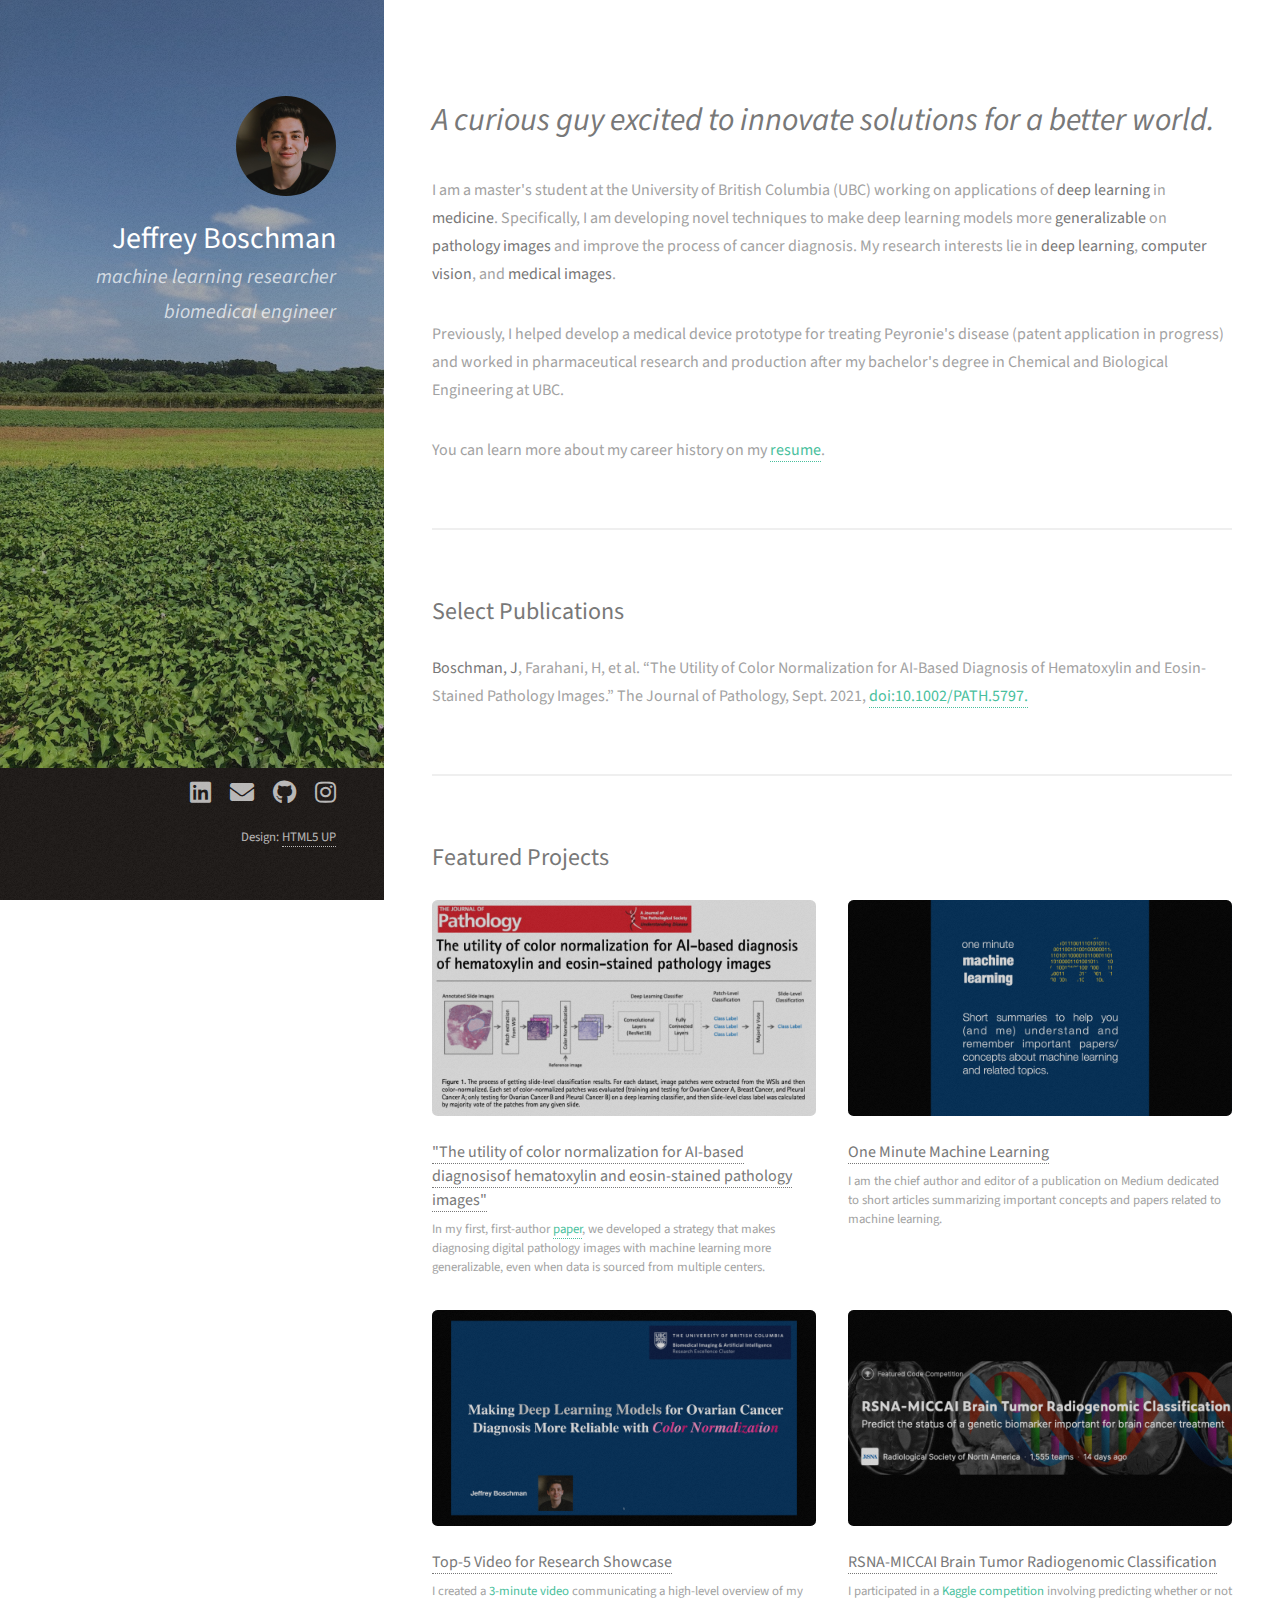
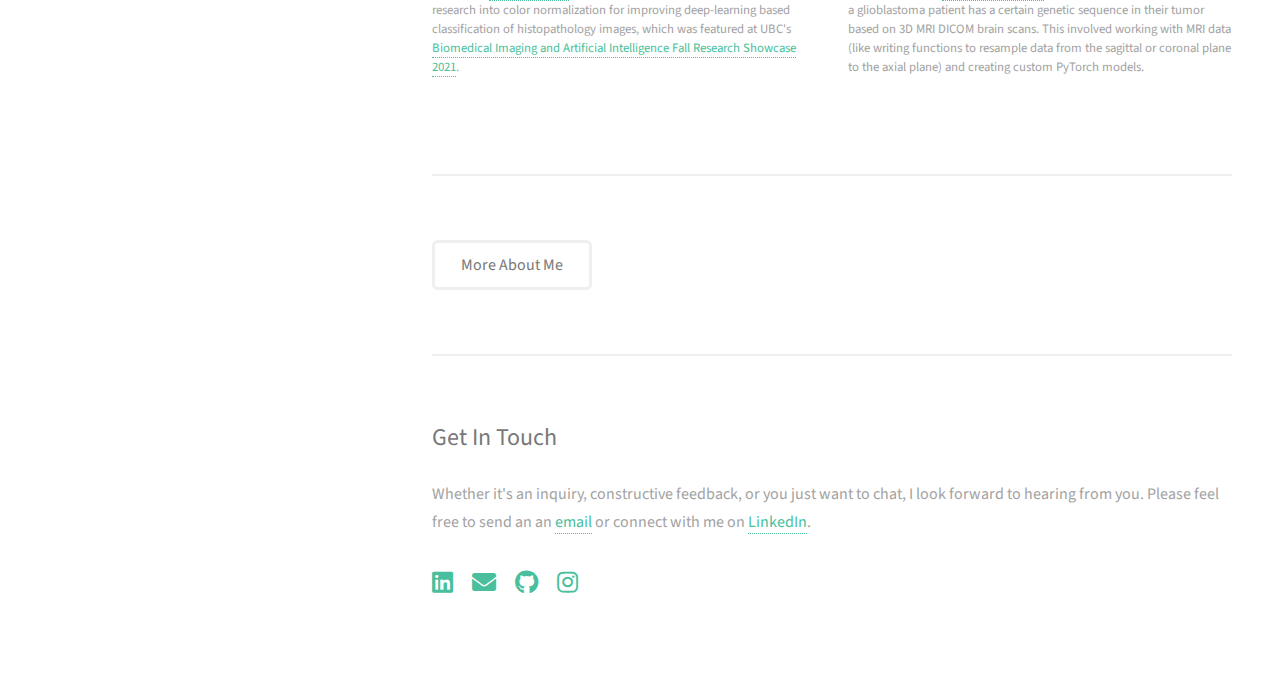
==== commit 7aef31c4: "edit header format" ====
--- a/index.html
+++ b/index.html
@@ -31,14 +31,9 @@
                     -->
 				<!-- One -->
 					<section id="one">
-						<!--<header class="major">
-                            <h2 style="text-align:left;">A curious guy</h2>
-                            <h2 style="text-align:center;">excited to innovate solutions</h2>
-                            <h2 style="text-align:right;">for a better world.</h2>
-                        </header>-->
-                        <p style="text-align:left;"><i>A curious guy</p>
-                        <p style="text-align:center;">excited to innovate solutions</p>
-                        <p style="text-align:right;">for a better world.</i></p>
+						<header class="major">
+                            <h2><i>A curious guy excited to innovate solutions for a better world.</i></h2>
+                        </header>
                         <p>I am a master's student at the University of British Columbia (UBC) working on applications of <b>deep learning</b> in <b>medicine</b>. Specifically, I  am developing novel techniques to make deep learning models more <b>generalizable</b> on <b>pathology images</b> and improve the process of cancer diagnosis. My research interests lie in <b>deep learning</b>, <b>computer vision</b>, and <b>medical images</b>.</p>
                         <p>Previously, I helped develop a medical device prototype for treating Peyronie's disease (patent application in progress) and worked in pharmaceutical research and production after my bachelor's degree in Chemical and Biological Engineering at UBC. </p>
                         <p>You can learn more about my career history on my <a href="Jeffrey_Boschman_Resume.pdf">resume</a>.</p>
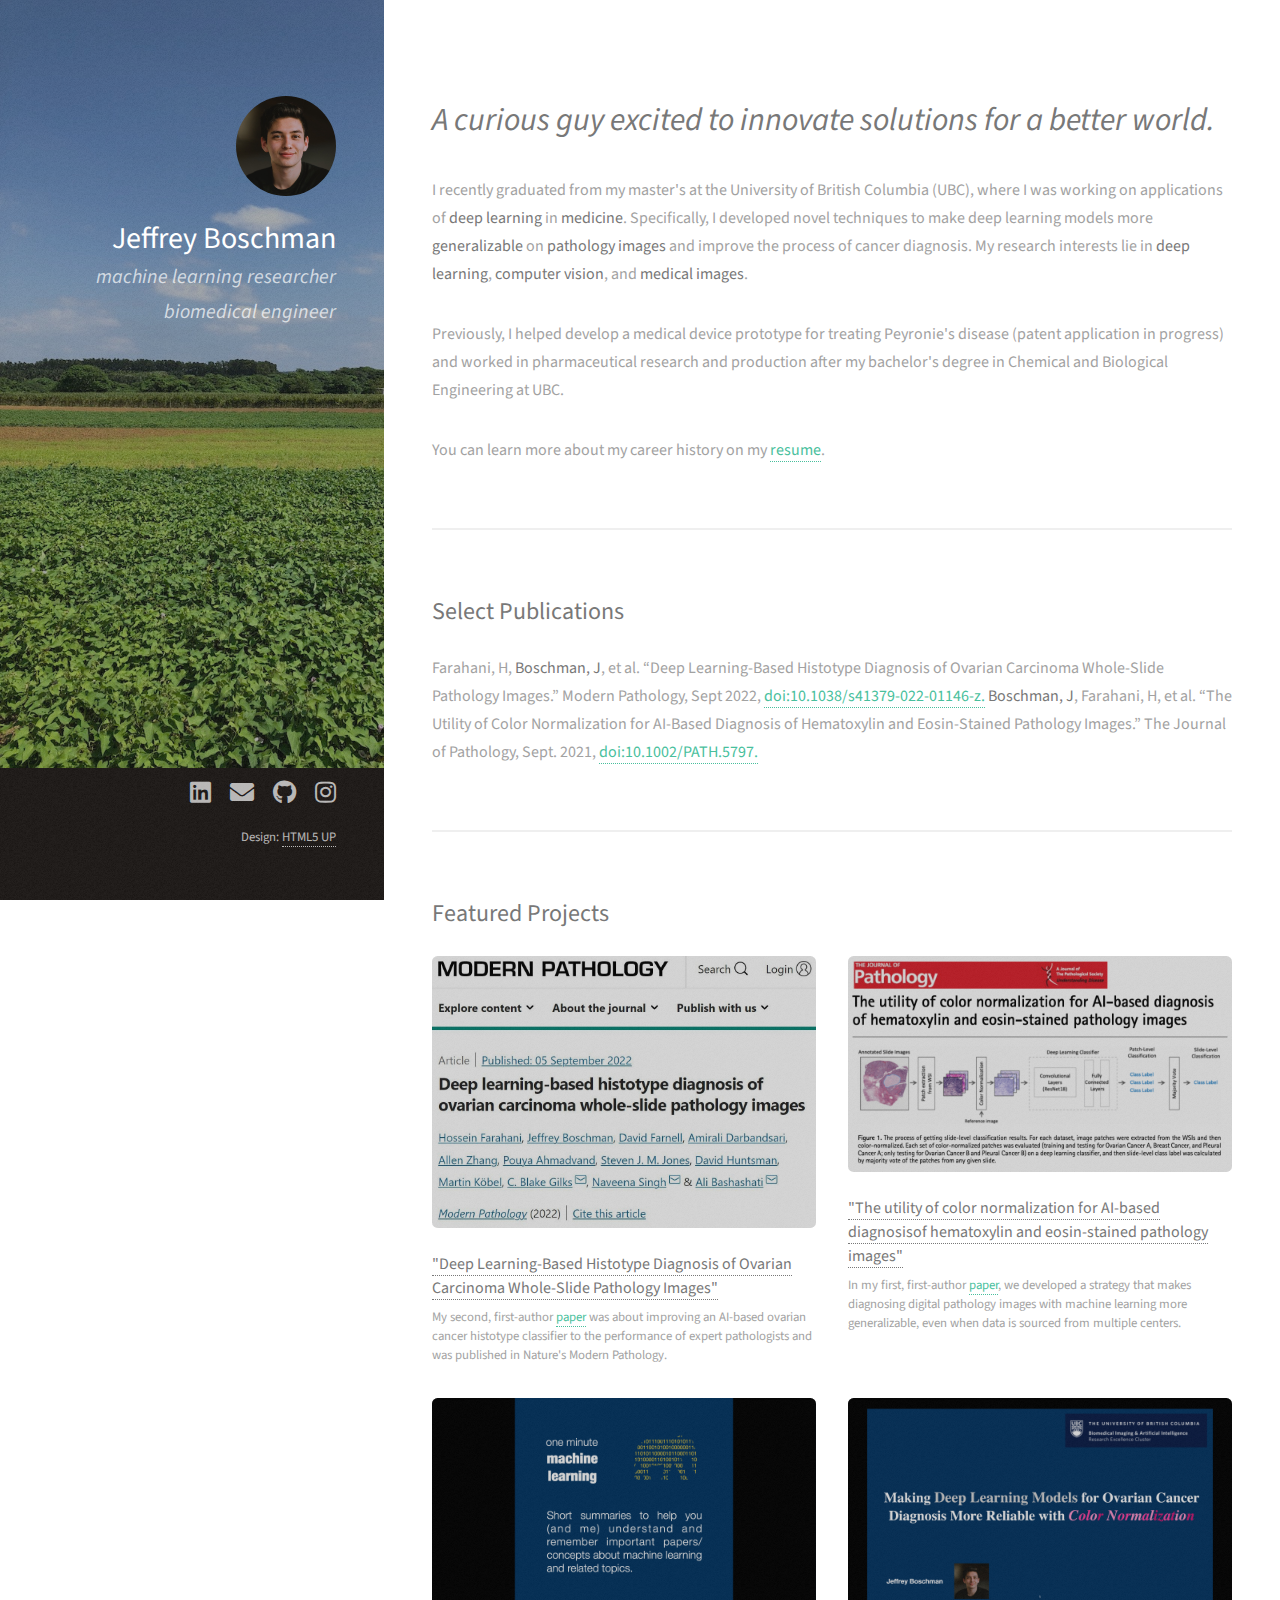
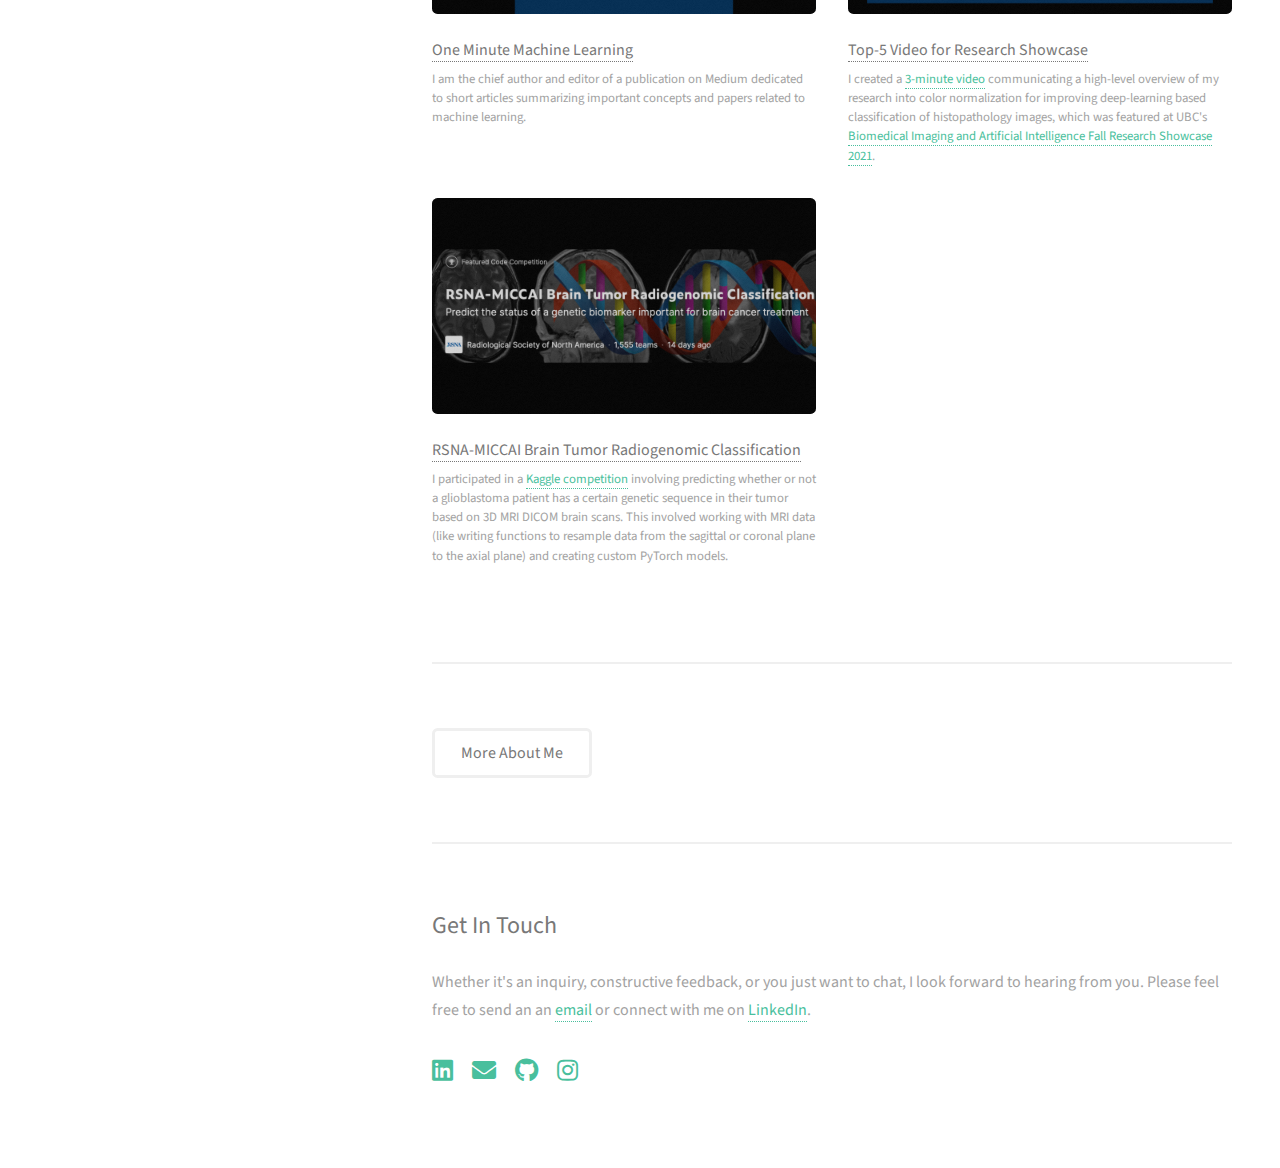
==== commit fe333718: "added mod path paper" ====
--- a/index.html
+++ b/index.html
@@ -34,13 +34,15 @@
 						<header class="major">
                             <h2><i>A curious guy excited to innovate solutions for a better world.</i></h2>
                         </header>
-                        <p>I am a master's student at the University of British Columbia (UBC) working on applications of <b>deep learning</b> in <b>medicine</b>. Specifically, I  am developing novel techniques to make deep learning models more <b>generalizable</b> on <b>pathology images</b> and improve the process of cancer diagnosis. My research interests lie in <b>deep learning</b>, <b>computer vision</b>, and <b>medical images</b>.</p>
+                        <p>I recently graduated from my master's at the University of British Columbia (UBC), where I was working on applications of <b>deep learning</b> in <b>medicine</b>. Specifically, I developed novel techniques to make deep learning models more <b>generalizable</b> on <b>pathology images</b> and improve the process of cancer diagnosis. My research interests lie in <b>deep learning</b>, <b>computer vision</b>, and <b>medical images</b>.</p>
                         <p>Previously, I helped develop a medical device prototype for treating Peyronie's disease (patent application in progress) and worked in pharmaceutical research and production after my bachelor's degree in Chemical and Biological Engineering at UBC. </p>
                         <p>You can learn more about my career history on my <a href="Jeffrey_Boschman_Resume.pdf">resume</a>.</p>
 					</section>
 
                     <section id="two">
                         <h2>Select Publications</h2>
+						 Farahani, H, <b>Boschman, J</b>, et al. “Deep Learning-Based Histotype Diagnosis of Ovarian Carcinoma Whole-Slide Pathology Images.” Modern Pathology, Sept 2022, <a href="https://www.nature.com/articles/s41379-022-01146-z">doi:10.1038/s41379-022-01146-z.</a>
+
                         <b>Boschman, J</b>, Farahani, H, et al. “The Utility of Color Normalization for AI-Based Diagnosis of Hematoxylin and Eosin-Stained Pathology Images.” The Journal of Pathology, Sept. 2021, <a href="https://onlinelibrary.wiley.com/doi/epdf/10.1002/path.5797">doi:10.1002/PATH.5797.</a>
                     </section>
 
@@ -48,6 +50,11 @@
 					<section id="three">
 						<h2>Featured Projects</h2>
 						<div class="row">
+							<article class="col-6 col-12-xsmall work-item">
+								<a href="images/fulls/mod_path.jpeg" class="image fit thumb"><img src="images/thumbs/mod_path.jpeg" alt="" /></a>
+                                <h3><a href="https://www.nature.com/articles/s41379-022-01146-z">"Deep Learning-Based Histotype Diagnosis of Ovarian Carcinoma Whole-Slide Pathology Images"</a></h3>
+                                <p>My second, first-author <a href=https://www.nature.com/articles/s41379-022-01146-z">paper</a> was about improving an AI-based ovarian cancer histotype classifier to the performance of expert pathologists and was published in Nature's Modern Pathology.</p>
+							</article>
 							<article class="col-6 col-12-xsmall work-item">
 								<a href="images/fulls/colour_norm_2.png" class="image fit thumb"><img src="images/thumbs/colour_norm_2.png" alt="" /></a>
                                 <h3><a href="projects/masters.html">"The utility of color normalization for AI-based diagnosisof hematoxylin and eosin-stained pathology images"</a></h3>
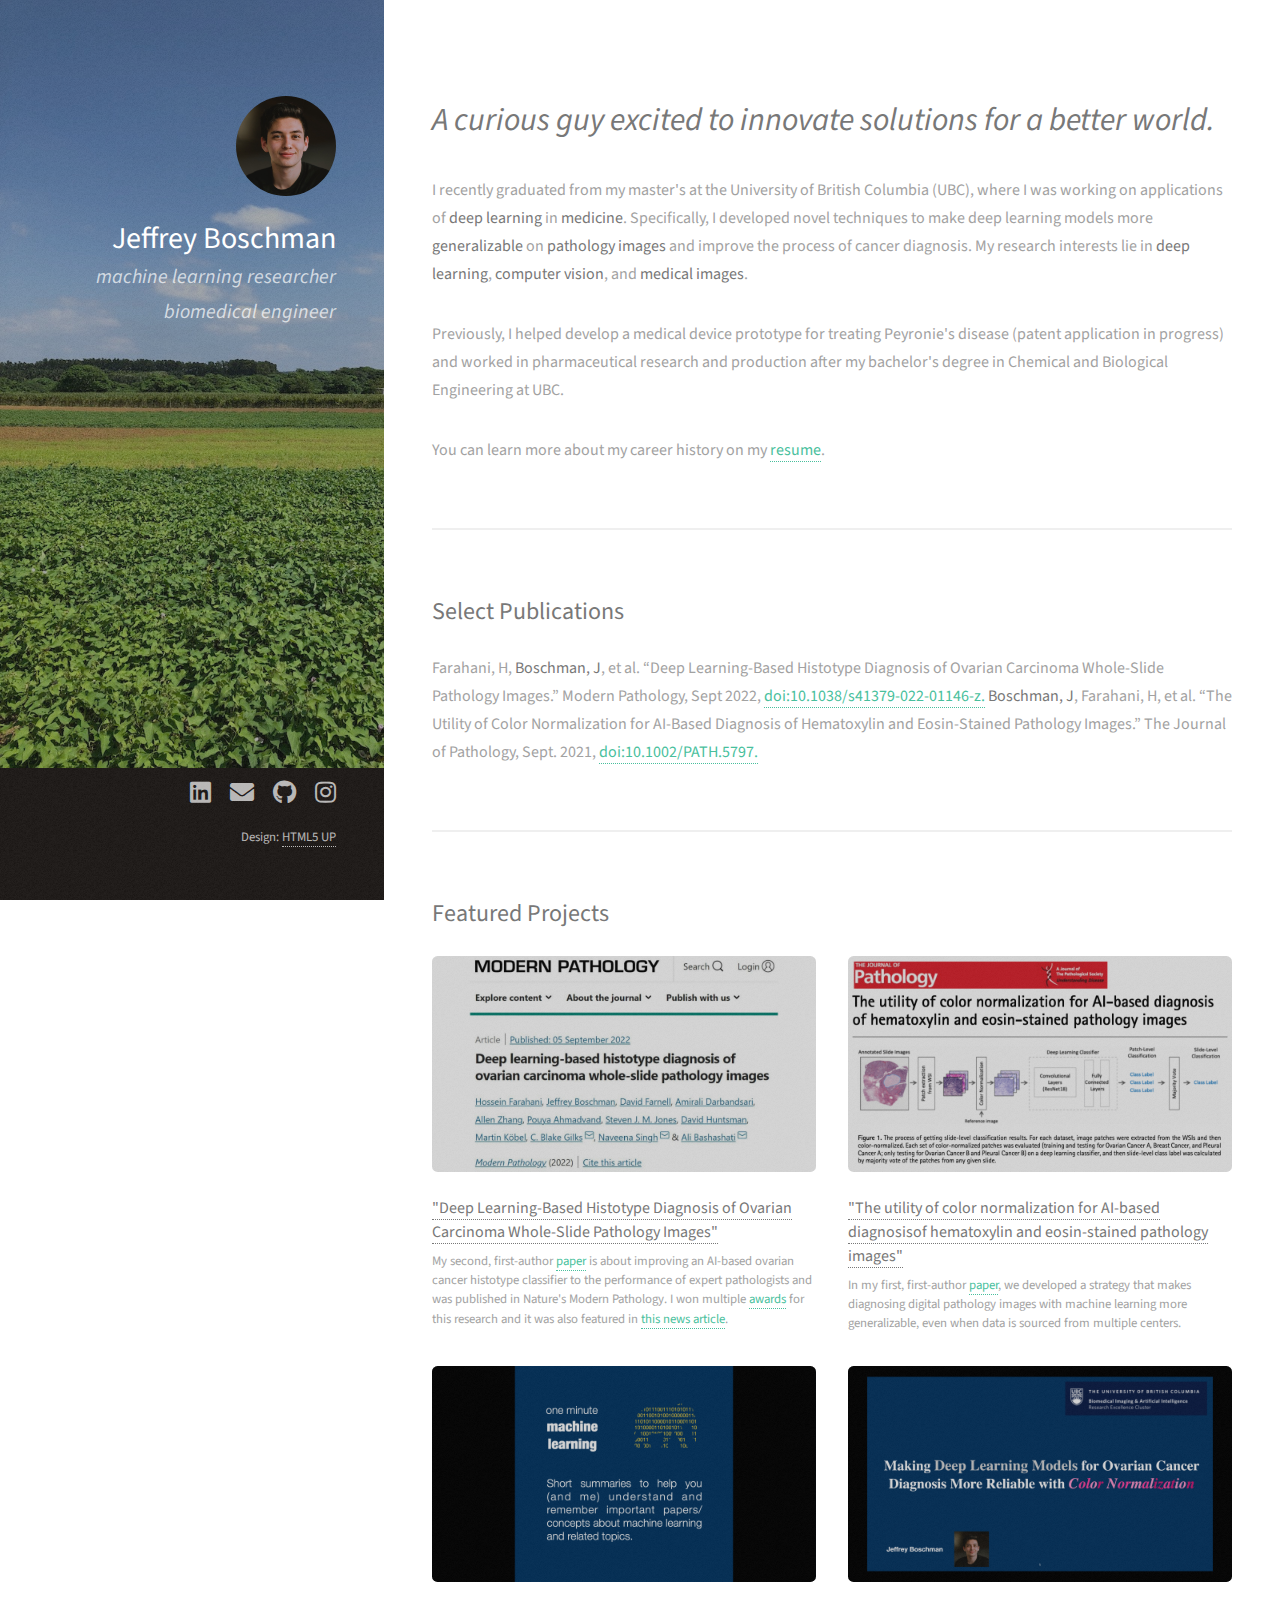
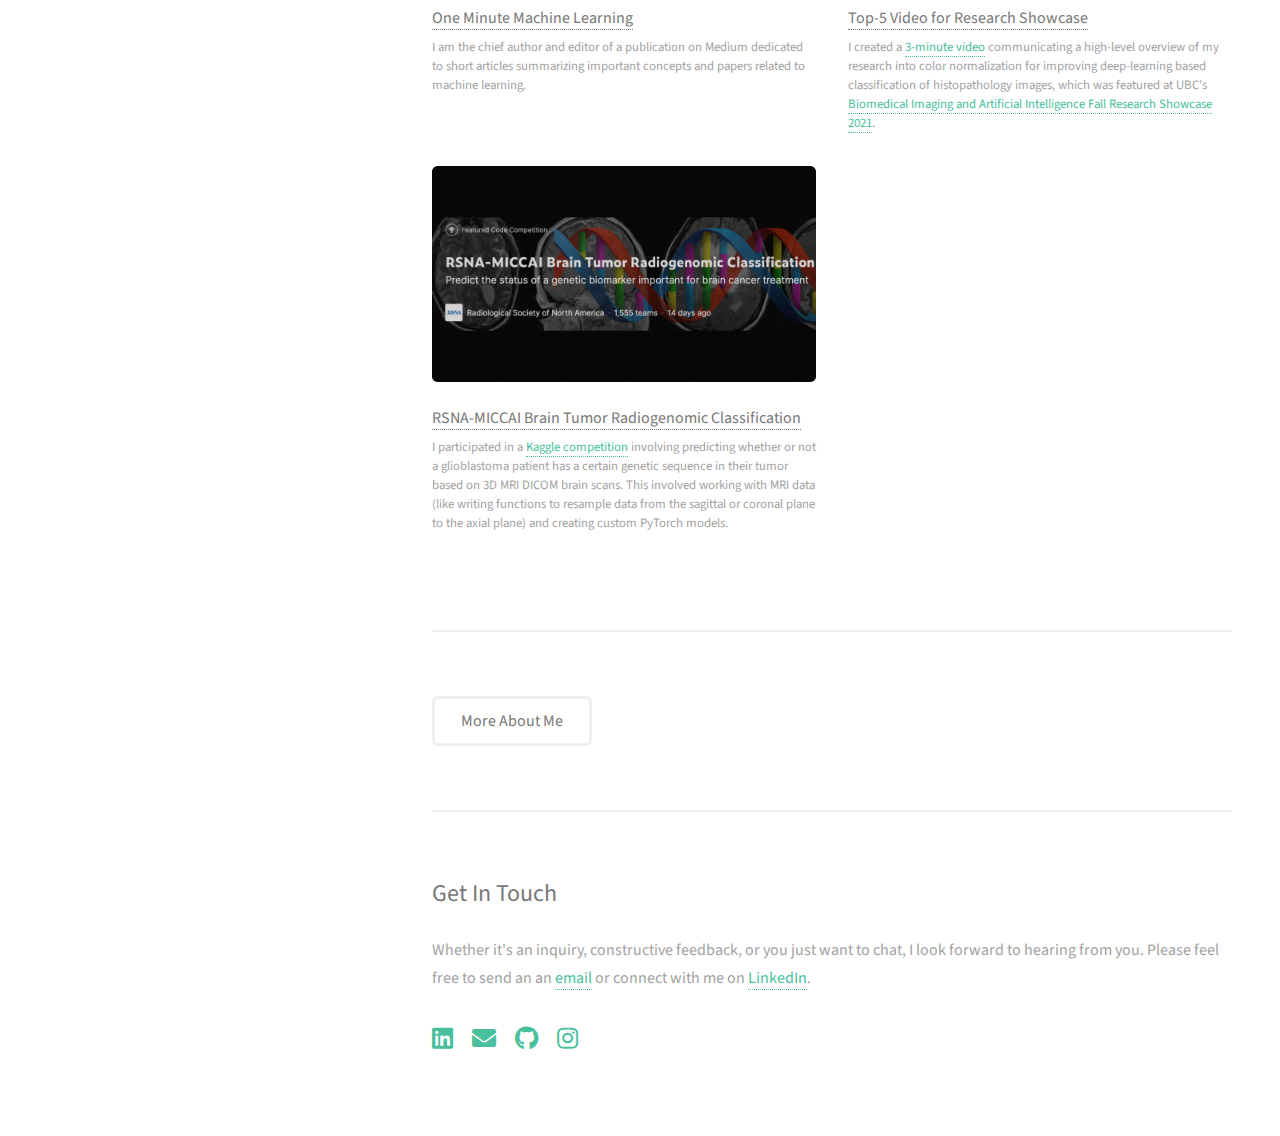
==== commit 62505a30: "added more info about mod path paper" ====
--- a/index.html
+++ b/index.html
@@ -51,9 +51,9 @@
 						<h2>Featured Projects</h2>
 						<div class="row">
 							<article class="col-6 col-12-xsmall work-item">
-								<a href="images/fulls/mod_path.jpeg" class="image fit thumb"><img src="images/thumbs/mod_path.jpeg" alt="" /></a>
+								<a href="images/fulls/mod_path.png" class="image fit thumb"><img src="images/thumbs/mod_path.png" alt="" /></a>
                                 <h3><a href="https://www.nature.com/articles/s41379-022-01146-z">"Deep Learning-Based Histotype Diagnosis of Ovarian Carcinoma Whole-Slide Pathology Images"</a></h3>
-                                <p>My second, first-author <a href=https://www.nature.com/articles/s41379-022-01146-z">paper</a> was about improving an AI-based ovarian cancer histotype classifier to the performance of expert pathologists and was published in Nature's Modern Pathology.</p>
+                                <p>My second, first-author <a href=https://www.nature.com/articles/s41379-022-01146-z">paper</a> is about improving an AI-based ovarian cancer histotype classifier to the performance of expert pathologists and was published in Nature's Modern Pathology. I won multiple <a href=https://www.linkedin.com/posts/gynecologic-cancer-initiative_congratulations-to-all-the-winners-of-the-activity-6945437665022414848-sYQg?utm_source=share&utm_medium=member_desktop>awards</a> for this research and it was also featured in <a href=https://www.vchri.ca/stories/2022/10/13/enhancing-ovarian-cancer-diagnostics-using-ai-technology>this news article</a>.</p>
 							</article>
 							<article class="col-6 col-12-xsmall work-item">
 								<a href="images/fulls/colour_norm_2.png" class="image fit thumb"><img src="images/thumbs/colour_norm_2.png" alt="" /></a>
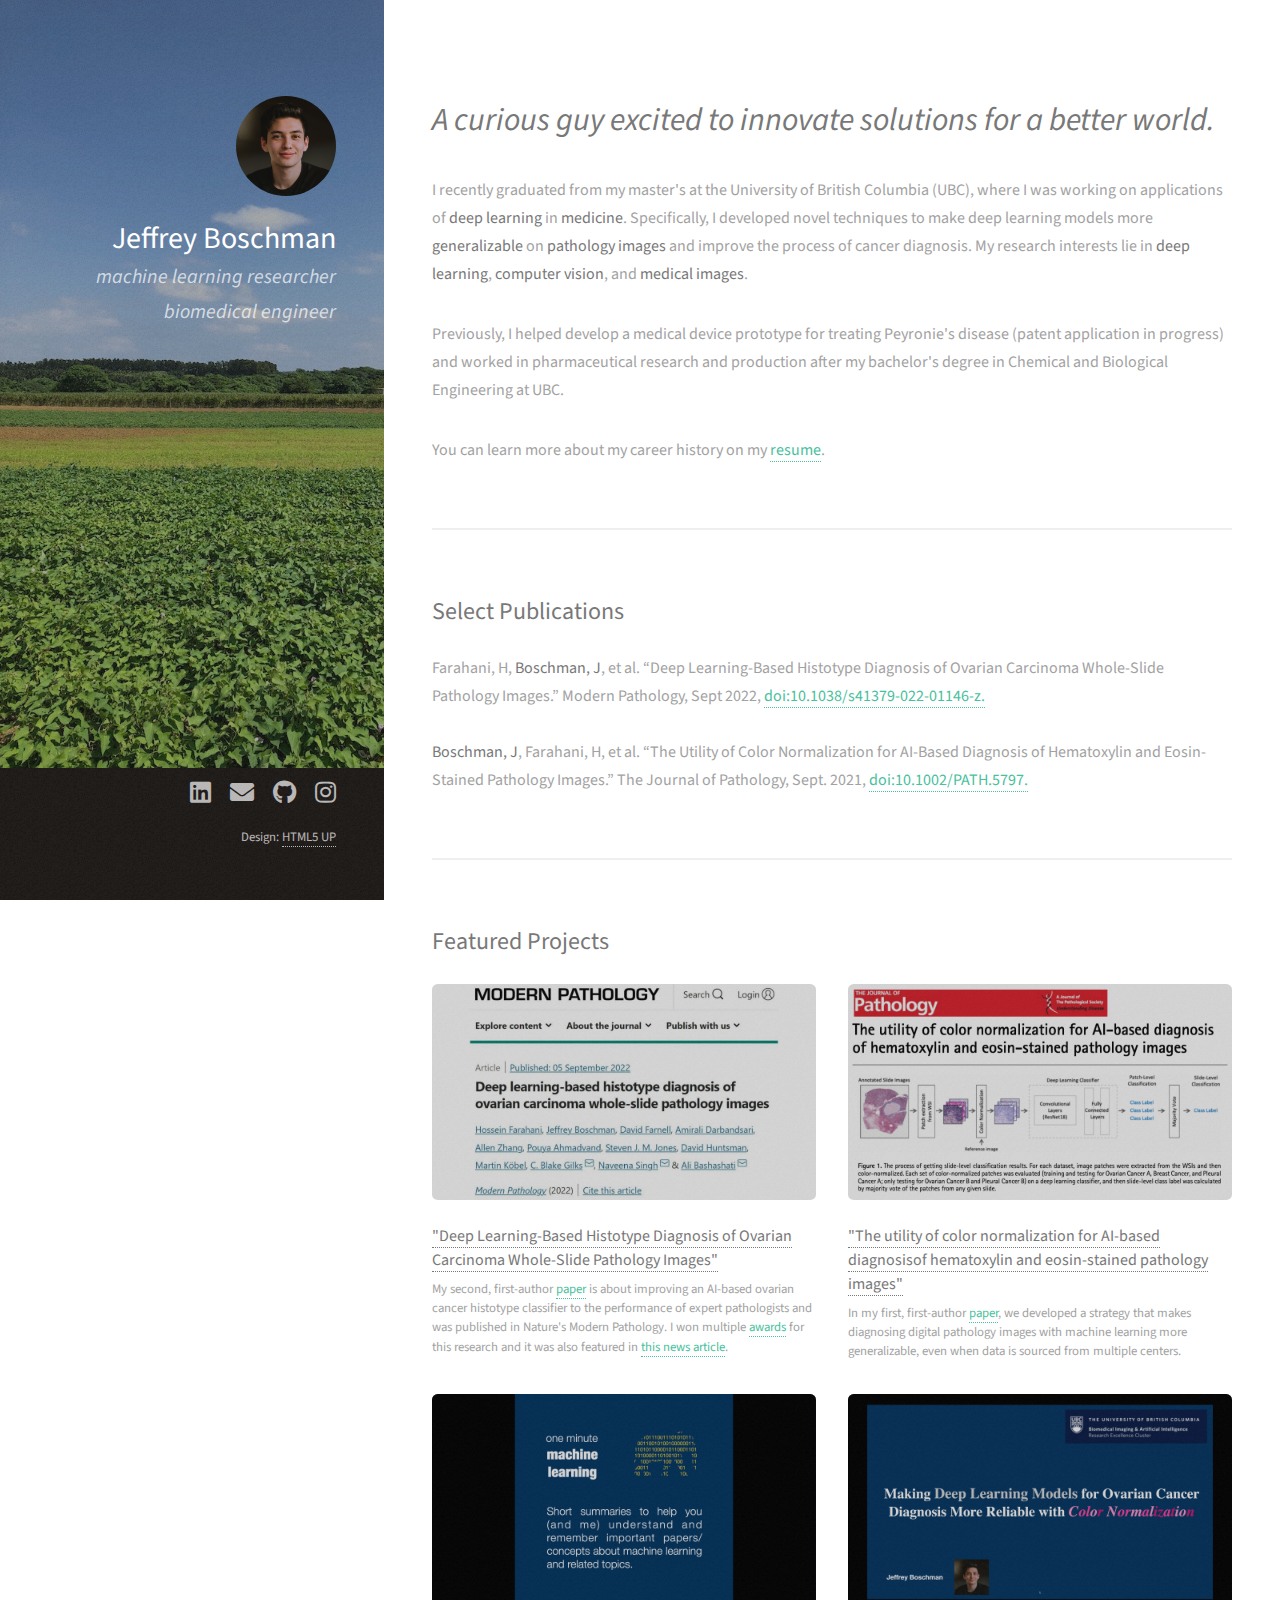
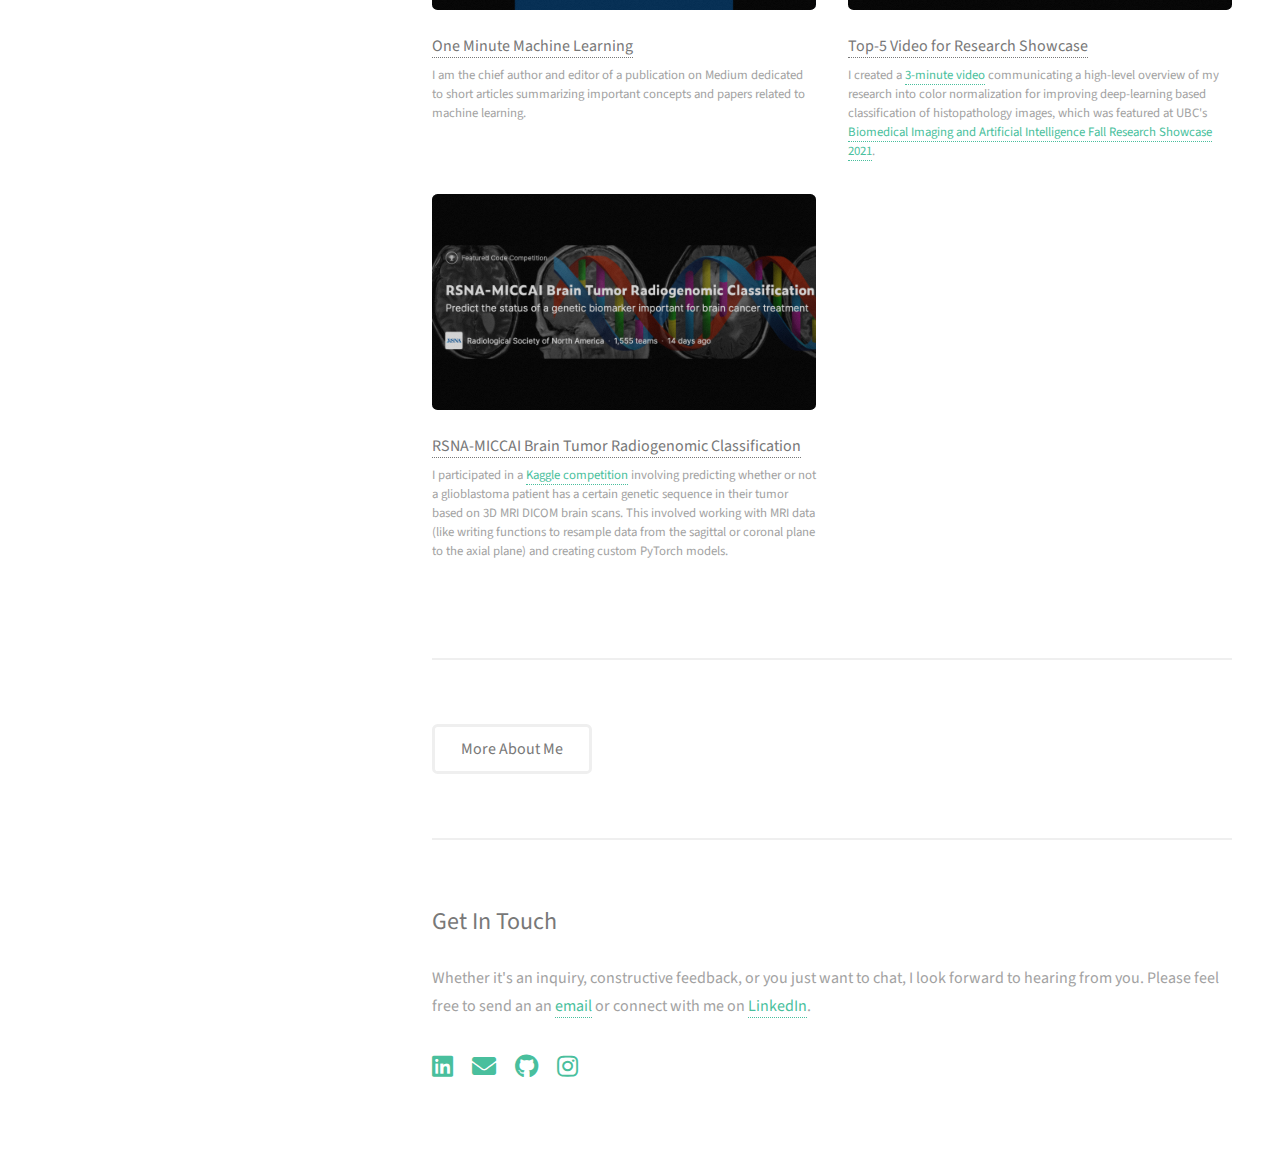
==== commit e2139bf3: "added space between papers" ====
--- a/index.html
+++ b/index.html
@@ -42,7 +42,7 @@
                     <section id="two">
                         <h2>Select Publications</h2>
 						 Farahani, H, <b>Boschman, J</b>, et al. “Deep Learning-Based Histotype Diagnosis of Ovarian Carcinoma Whole-Slide Pathology Images.” Modern Pathology, Sept 2022, <a href="https://www.nature.com/articles/s41379-022-01146-z">doi:10.1038/s41379-022-01146-z.</a>
-
+						<br><br>
                         <b>Boschman, J</b>, Farahani, H, et al. “The Utility of Color Normalization for AI-Based Diagnosis of Hematoxylin and Eosin-Stained Pathology Images.” The Journal of Pathology, Sept. 2021, <a href="https://onlinelibrary.wiley.com/doi/epdf/10.1002/path.5797">doi:10.1002/PATH.5797.</a>
                     </section>
 
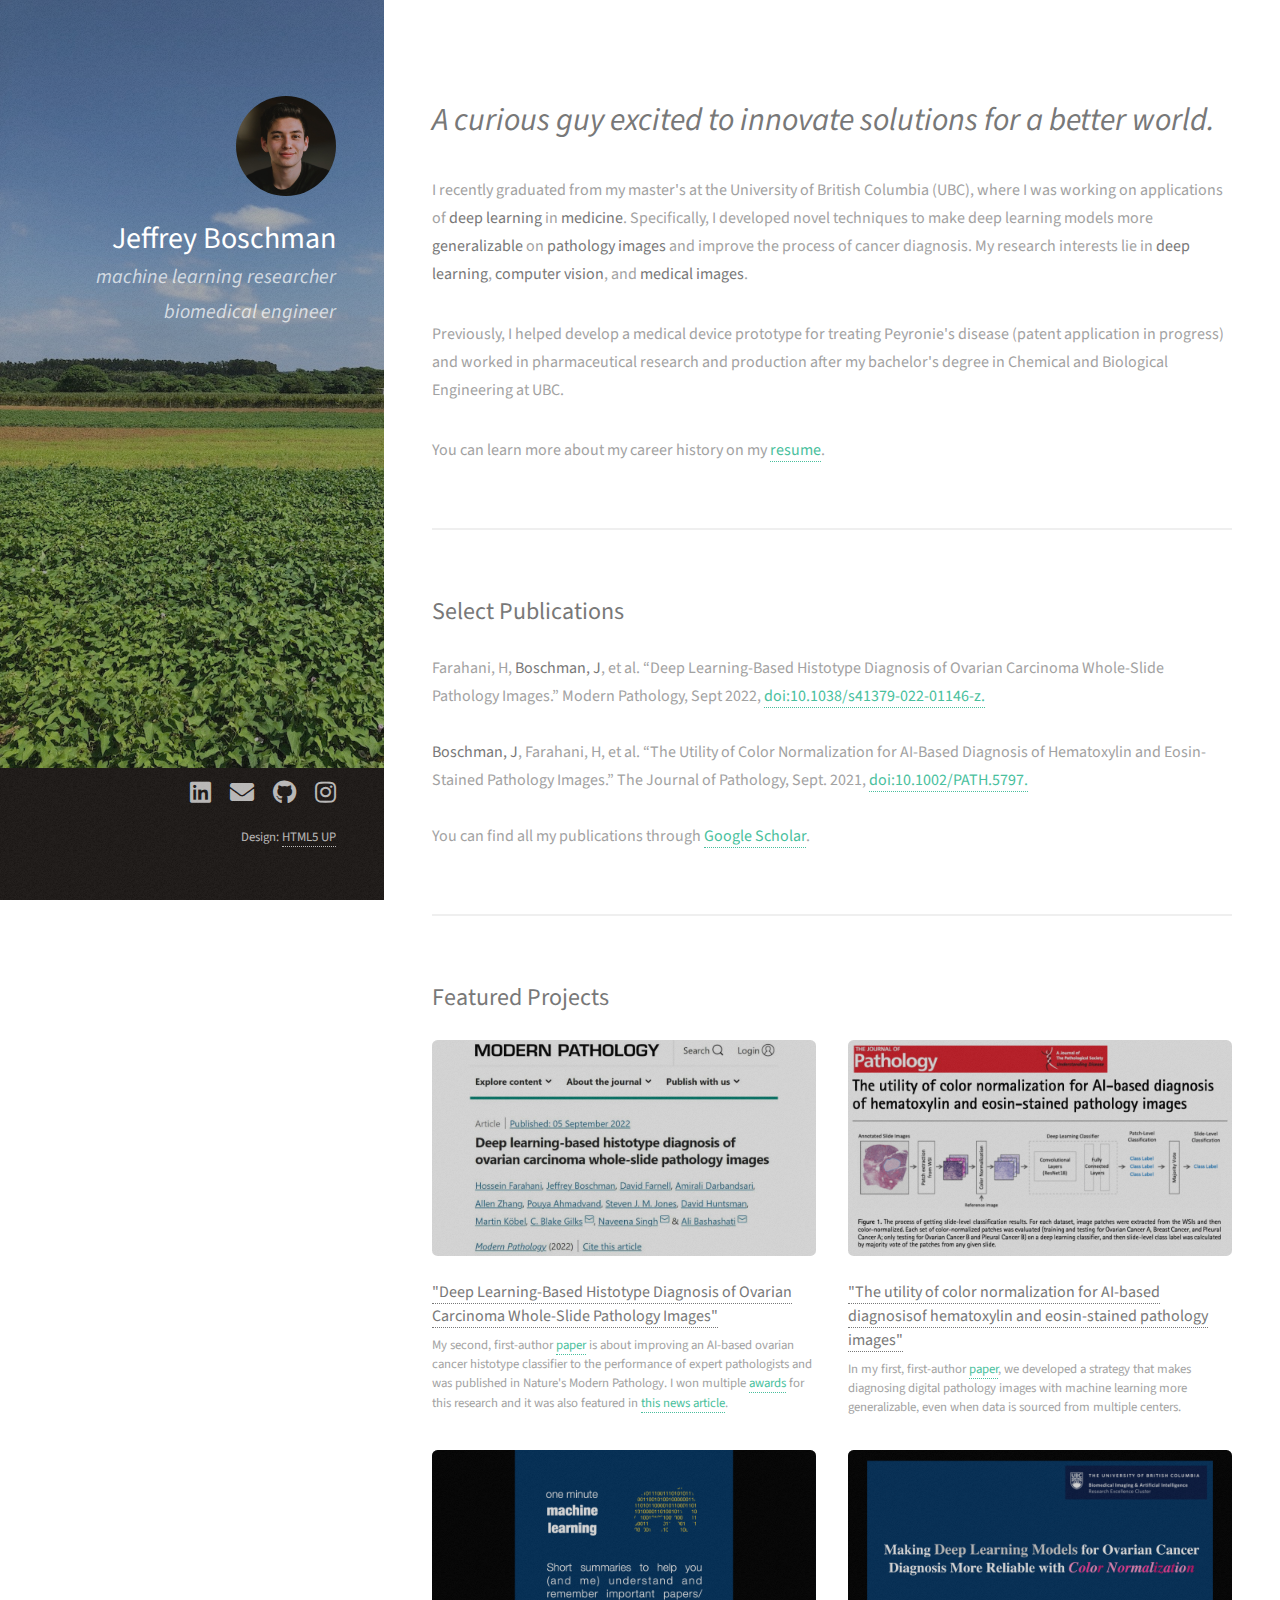
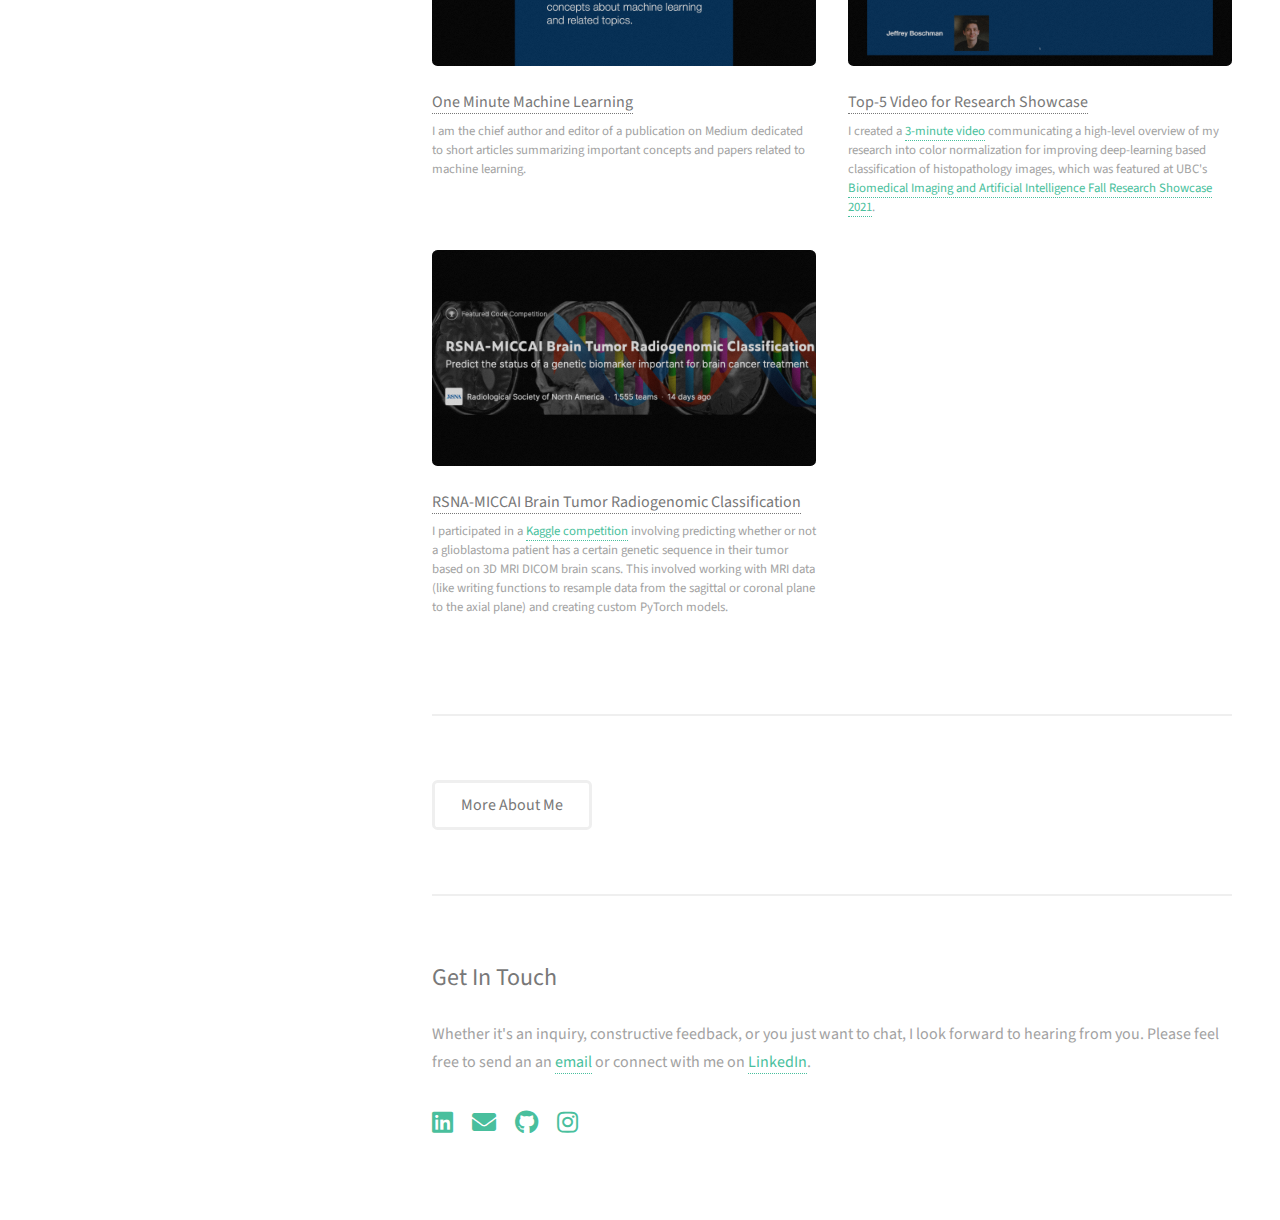
==== commit 81056688: "added google scholar link" ====
--- a/index.html
+++ b/index.html
@@ -44,6 +44,8 @@
 						 Farahani, H, <b>Boschman, J</b>, et al. “Deep Learning-Based Histotype Diagnosis of Ovarian Carcinoma Whole-Slide Pathology Images.” Modern Pathology, Sept 2022, <a href="https://www.nature.com/articles/s41379-022-01146-z">doi:10.1038/s41379-022-01146-z.</a>
 						<br><br>
                         <b>Boschman, J</b>, Farahani, H, et al. “The Utility of Color Normalization for AI-Based Diagnosis of Hematoxylin and Eosin-Stained Pathology Images.” The Journal of Pathology, Sept. 2021, <a href="https://onlinelibrary.wiley.com/doi/epdf/10.1002/path.5797">doi:10.1002/PATH.5797.</a>
+						<br><br>
+						You can find all my publications through <a href=https://scholar.google.ca/citations?user=AfM0KW4AAAAJ&hl=en&oi=ao>Google Scholar</a>.
                     </section>
 
 				<!-- Two -->
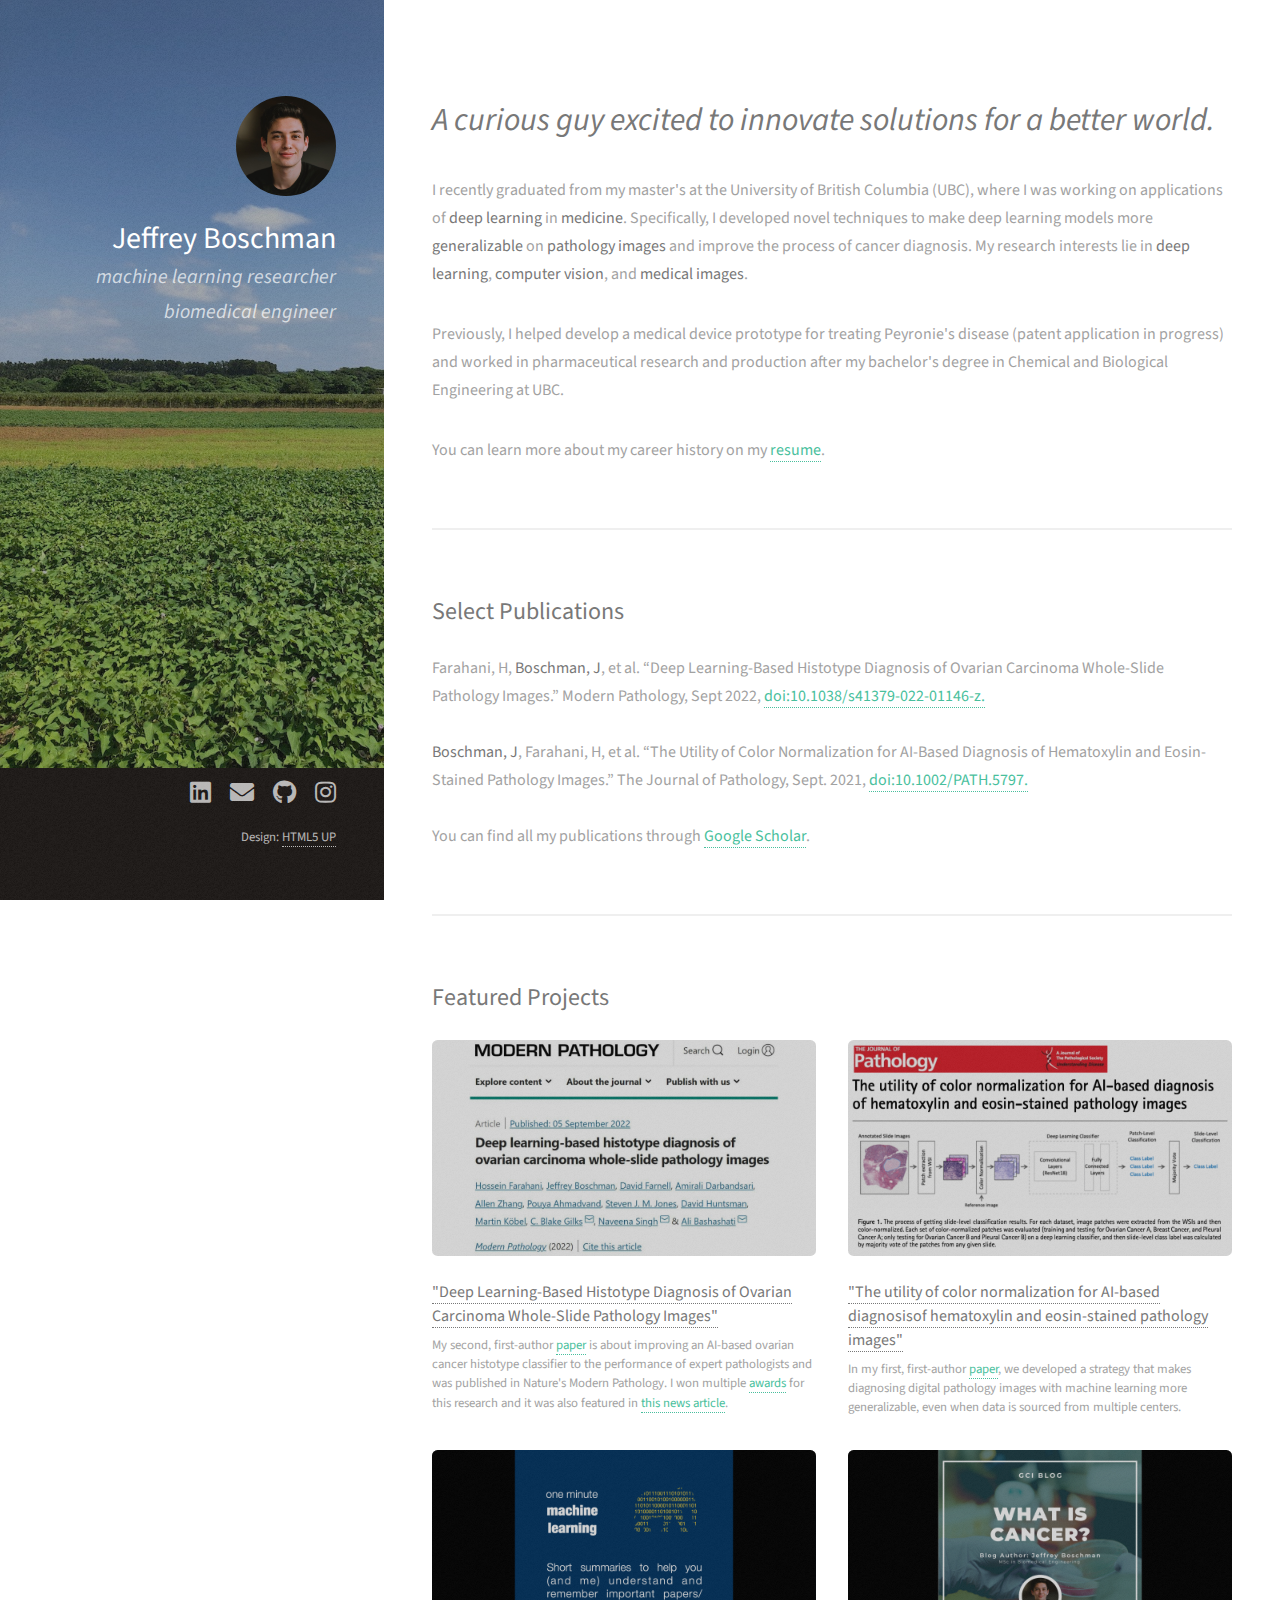
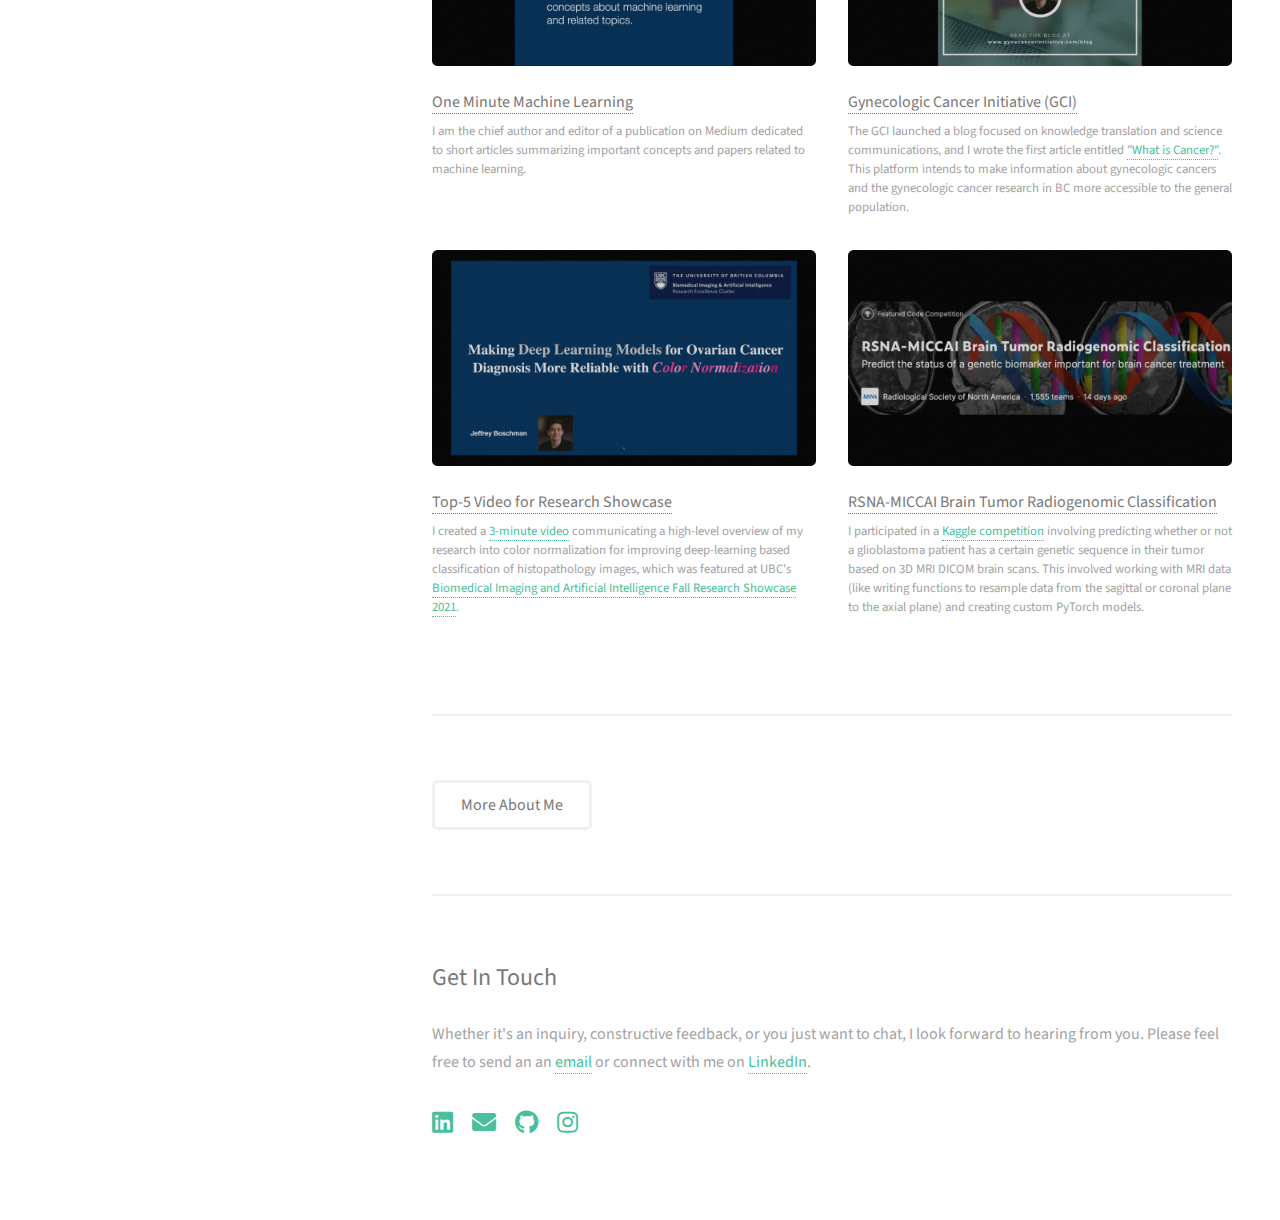
==== commit 9a6aa4d6: "added gci blog post" ====
--- a/index.html
+++ b/index.html
@@ -66,6 +66,11 @@
 								<a href="images/fulls/omml.png" class="image fit thumb"><img src="images/thumbs/omml.png" alt="" /></a>
                                 <h3><a href="https://medium.com/one-minute-machine-learning">One Minute Machine Learning</a></h3>
                                 <p>I am the chief author and editor of a publication on Medium dedicated to short articles summarizing important concepts and papers related to machine learning.</p>
+							</article>
+							<article class="col-6 col-12-xsmall work-item">
+								<a href="images/fulls/gcipng" class="image fit thumb"><img src="images/thumbs/gci.png" alt="" /></a>
+                                <h3><a href="https://gynecancerinitiative.ca">Gynecologic Cancer Initiative (GCI)</a></h3>
+                                <p>The GCI launched a blog focused on knowledge translation and science communications, and I wrote the first article entitled <a href=https://gynecancerinitiative.ca>"What is Cancer?"</a>. This platform intends to make information about gynecologic cancers and the gynecologic cancer research in BC more accessible to the general population.</p>
 							</article>
                             <article class="col-6 col-12-xsmall work-item">
                                 <a href="images/fulls/bmiai_video.png" class="image fit thumb"><img src="images/thumbs/bmiai_video.png" alt="" /></a>
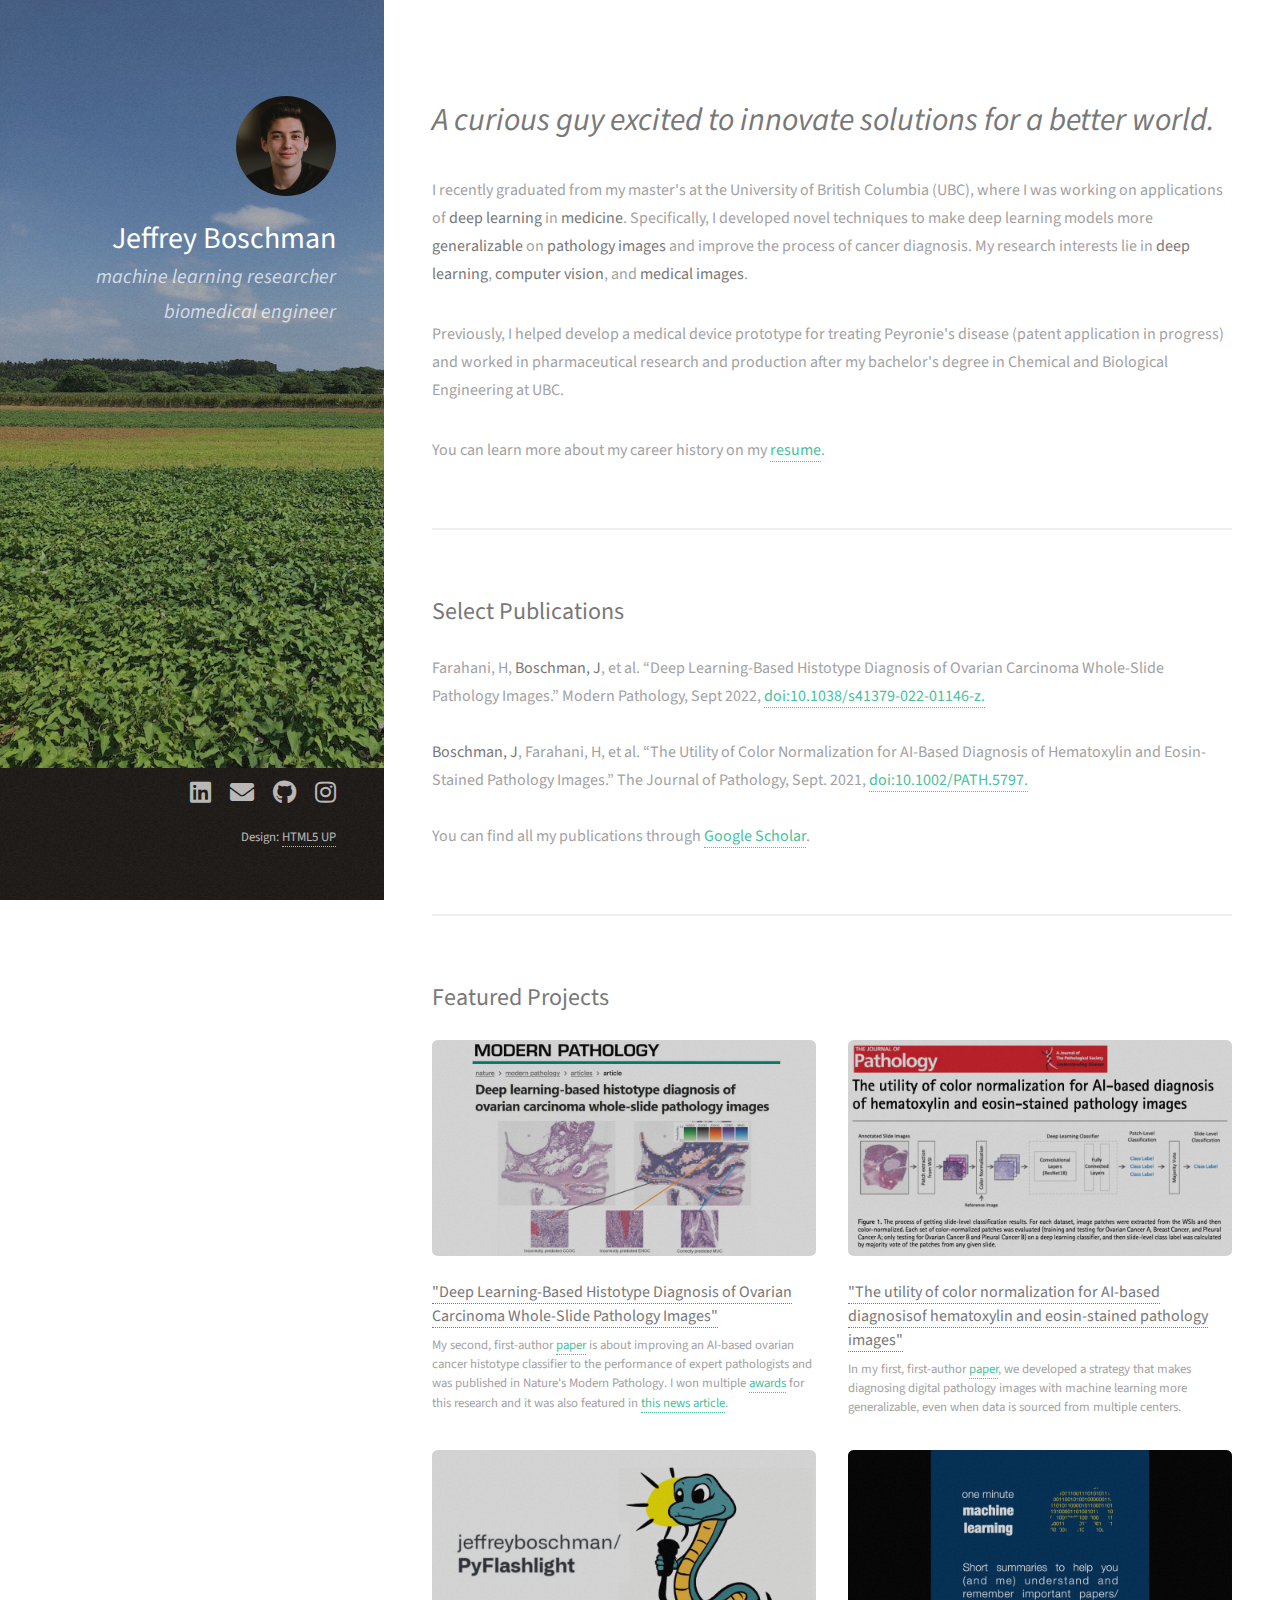
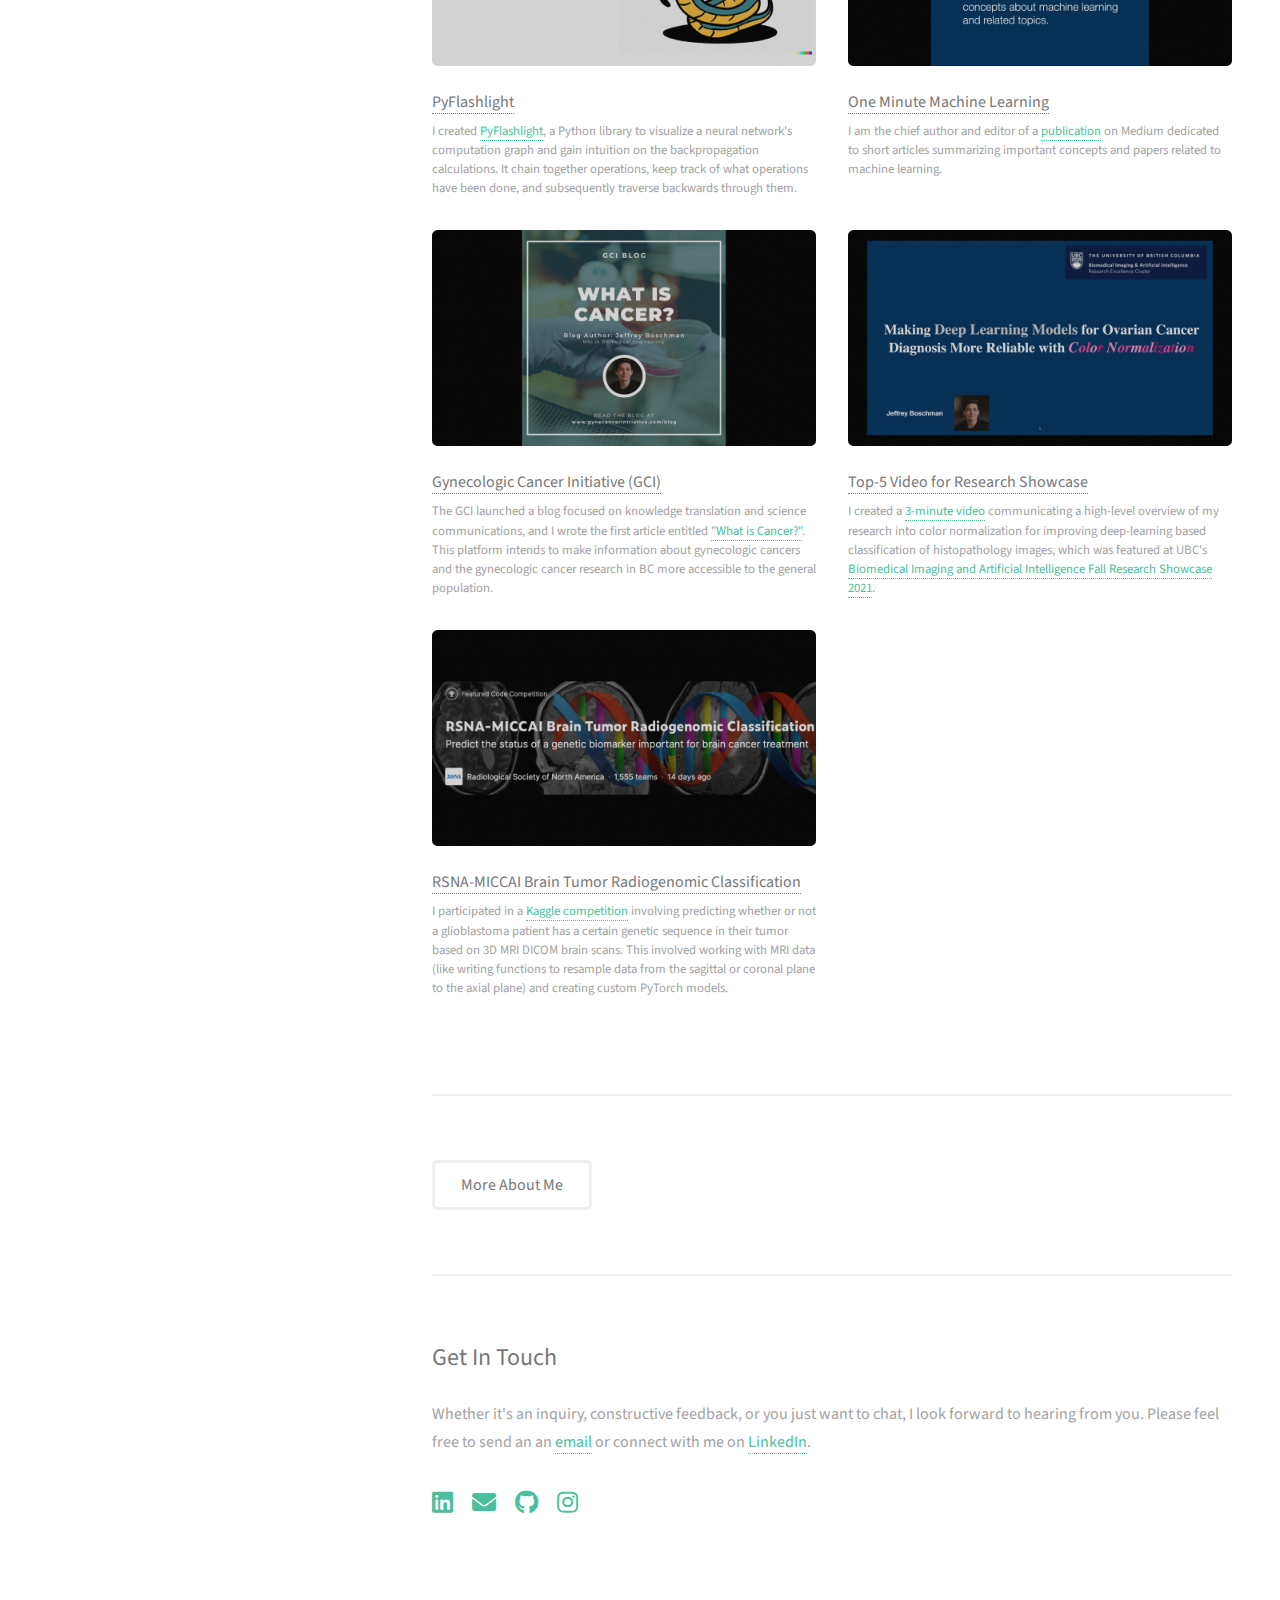
==== commit ec9830f6: "added pyflashlight" ====
--- a/index.html
+++ b/index.html
@@ -63,9 +63,14 @@
                                 <p>In my first, first-author <a href="https://onlinelibrary.wiley.com/doi/epdf/10.1002/path.5797">paper</a>, we developed a strategy that makes diagnosing digital pathology images with machine learning more generalizable, even when data is sourced from multiple centers. </p>
 							</article>
 							<article class="col-6 col-12-xsmall work-item">
+								<a href="images/fulls/pyflashlight.png" class="image fit thumb"><img src="images/thumbs/pyflashlight.png" alt="" /></a>
+                                <h3><a href="https://github.com/jeffreyboschman/PyFlashlight">PyFlashlight</a></h3>
+                                <p>I created <a href="https://github.com/jeffreyboschman/PyFlashlight">PyFlashlight</a>, a Python library to visualize a neural network's computation graph and gain intuition on the backpropagation calculations. It chain together operations, keep track of what operations have been done, and subsequently traverse backwards through them.</p>
+							</article>
+							<article class="col-6 col-12-xsmall work-item">
 								<a href="images/fulls/omml.png" class="image fit thumb"><img src="images/thumbs/omml.png" alt="" /></a>
                                 <h3><a href="https://medium.com/one-minute-machine-learning">One Minute Machine Learning</a></h3>
-                                <p>I am the chief author and editor of a publication on Medium dedicated to short articles summarizing important concepts and papers related to machine learning.</p>
+                                <p>I am the chief author and editor of a <a href="https://medium.com/one-minute-machine-learning">publication</a> on Medium dedicated to short articles summarizing important concepts and papers related to machine learning.</p>
 							</article>
 							<article class="col-6 col-12-xsmall work-item">
 								<a href="images/fulls/gcipng" class="image fit thumb"><img src="images/thumbs/gci.png" alt="" /></a>
